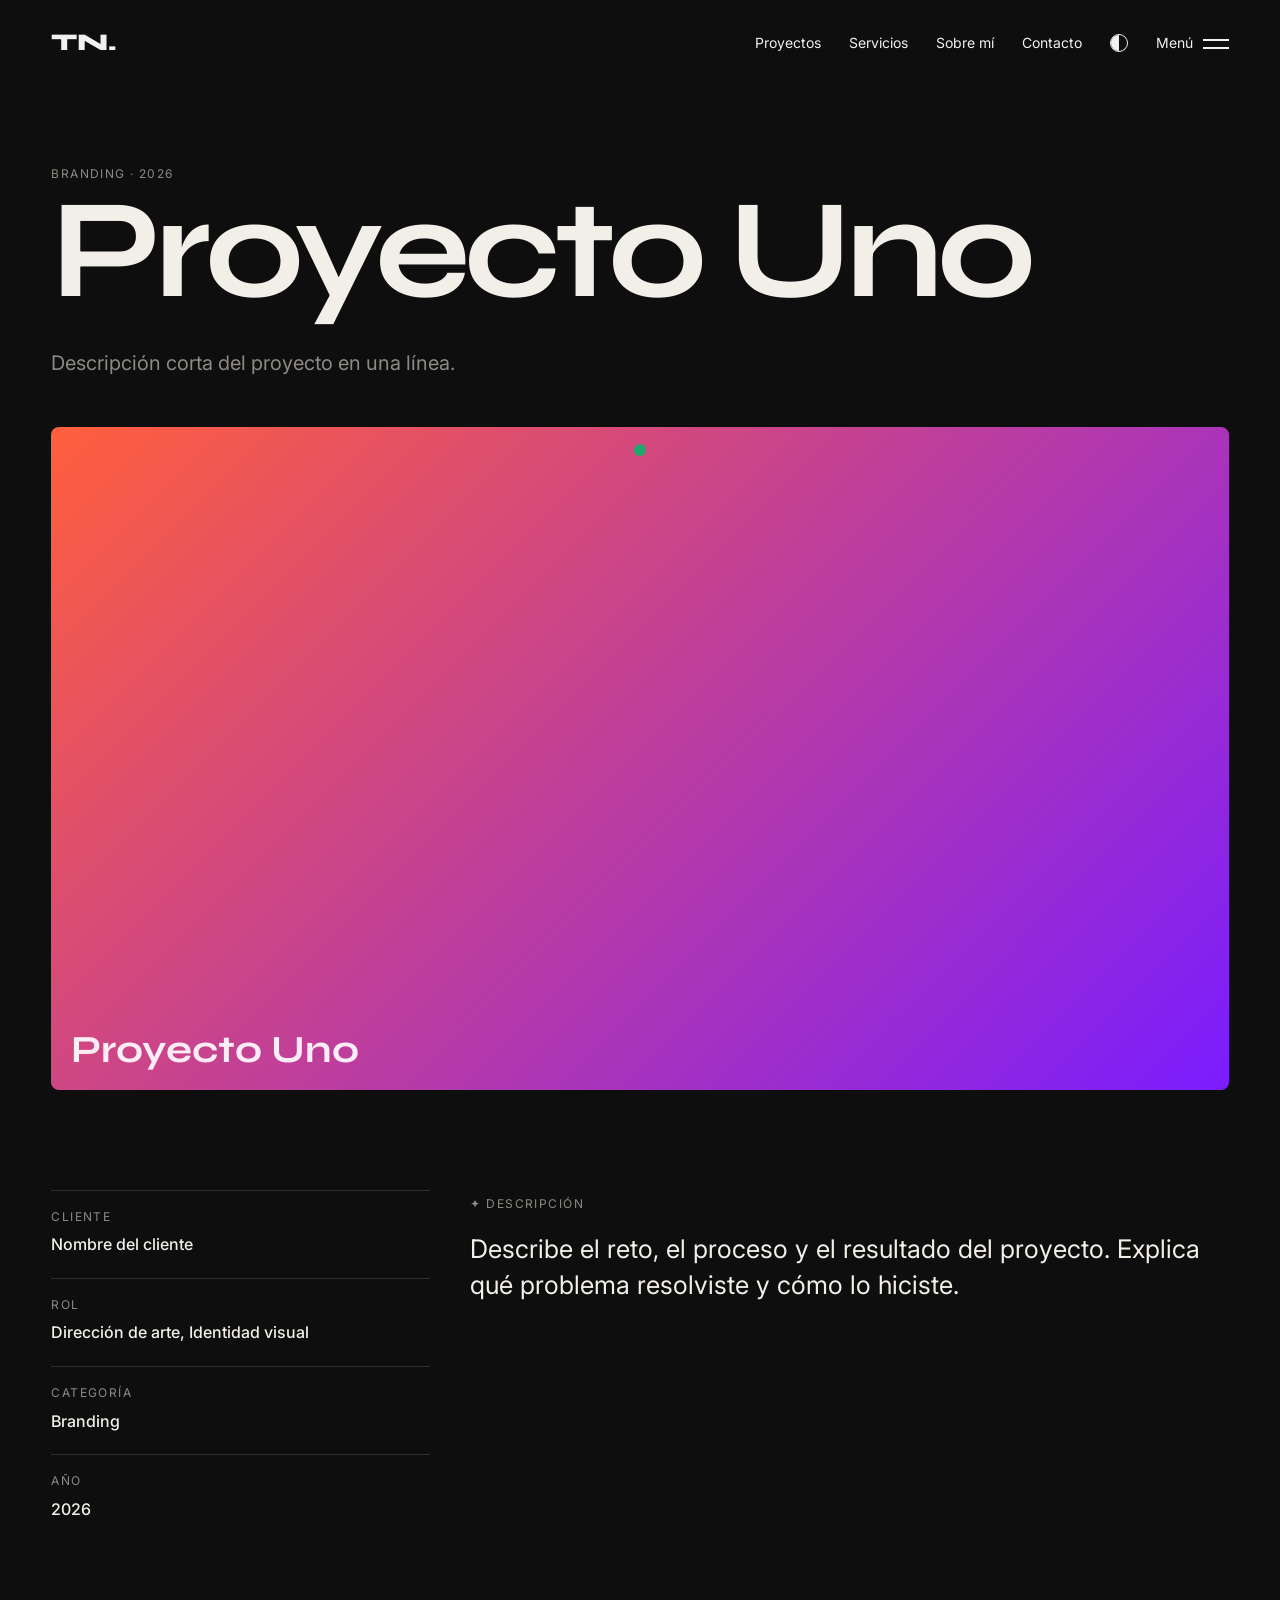
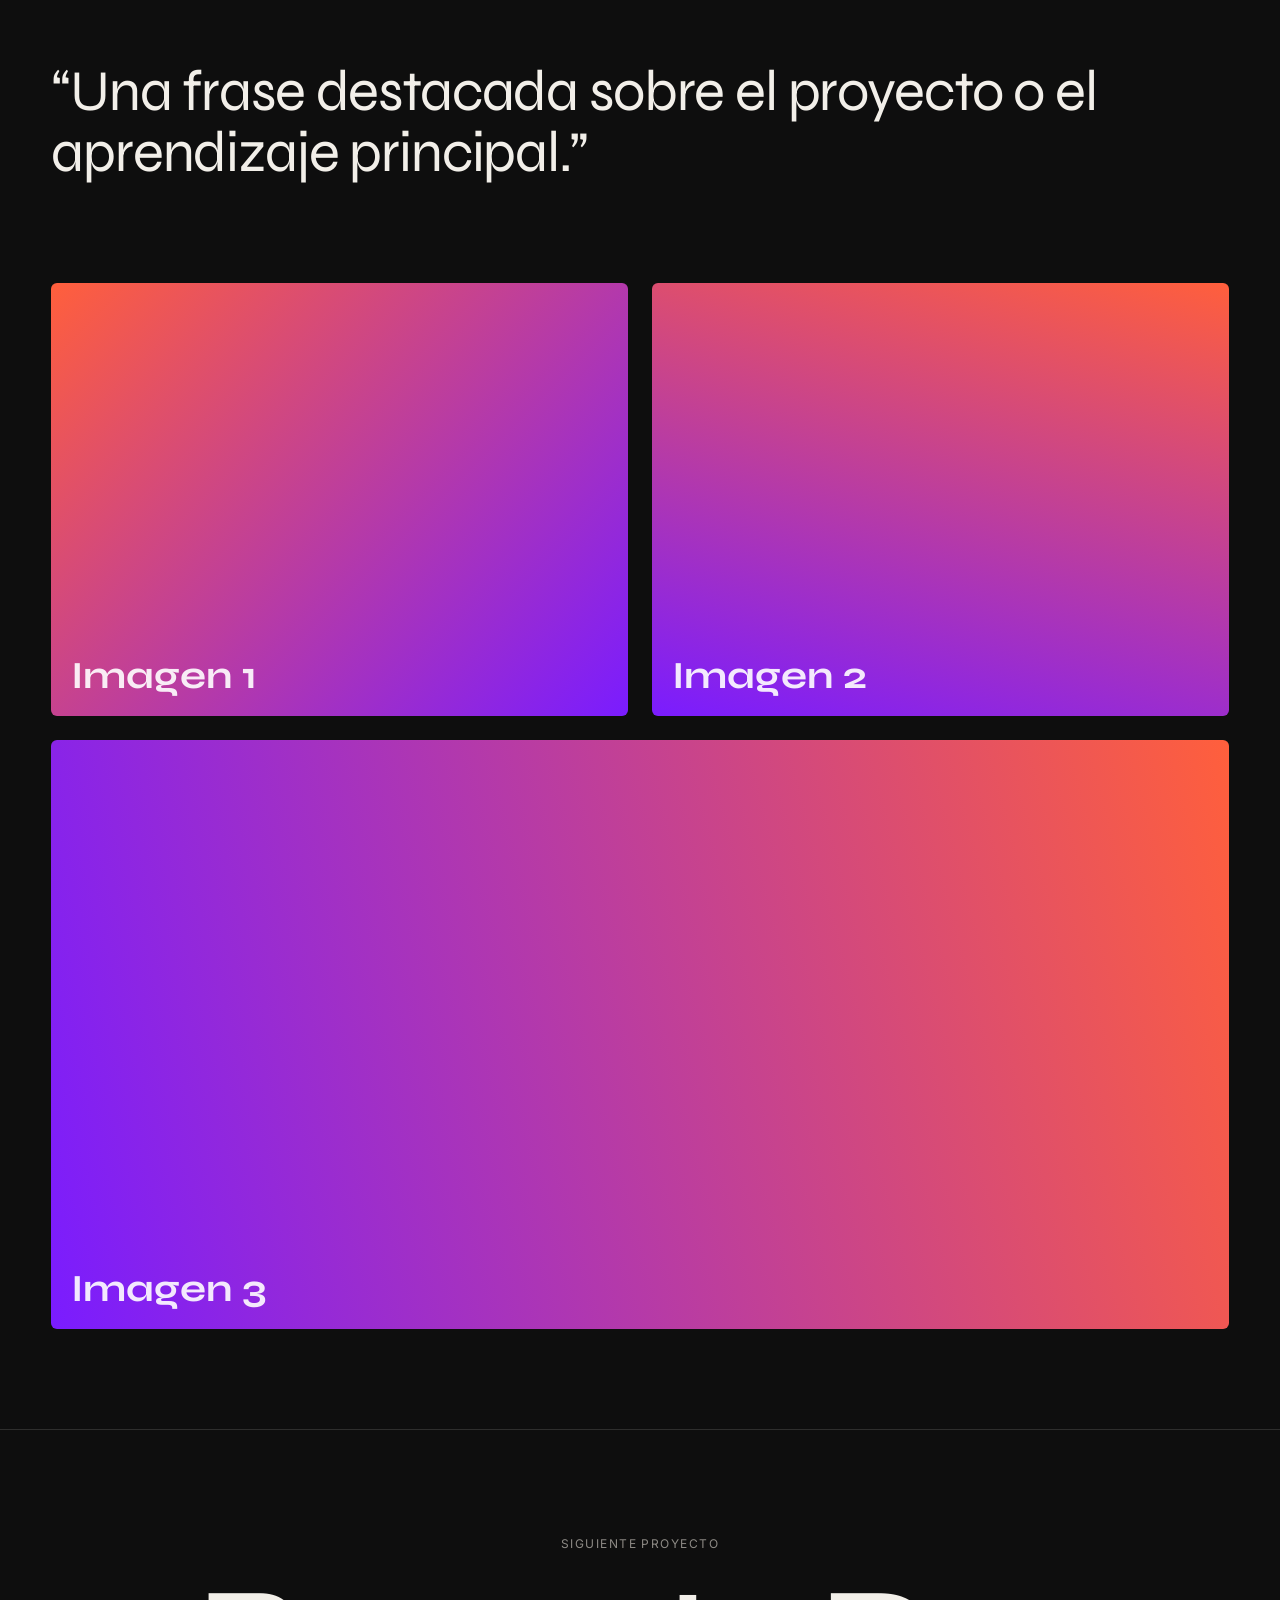
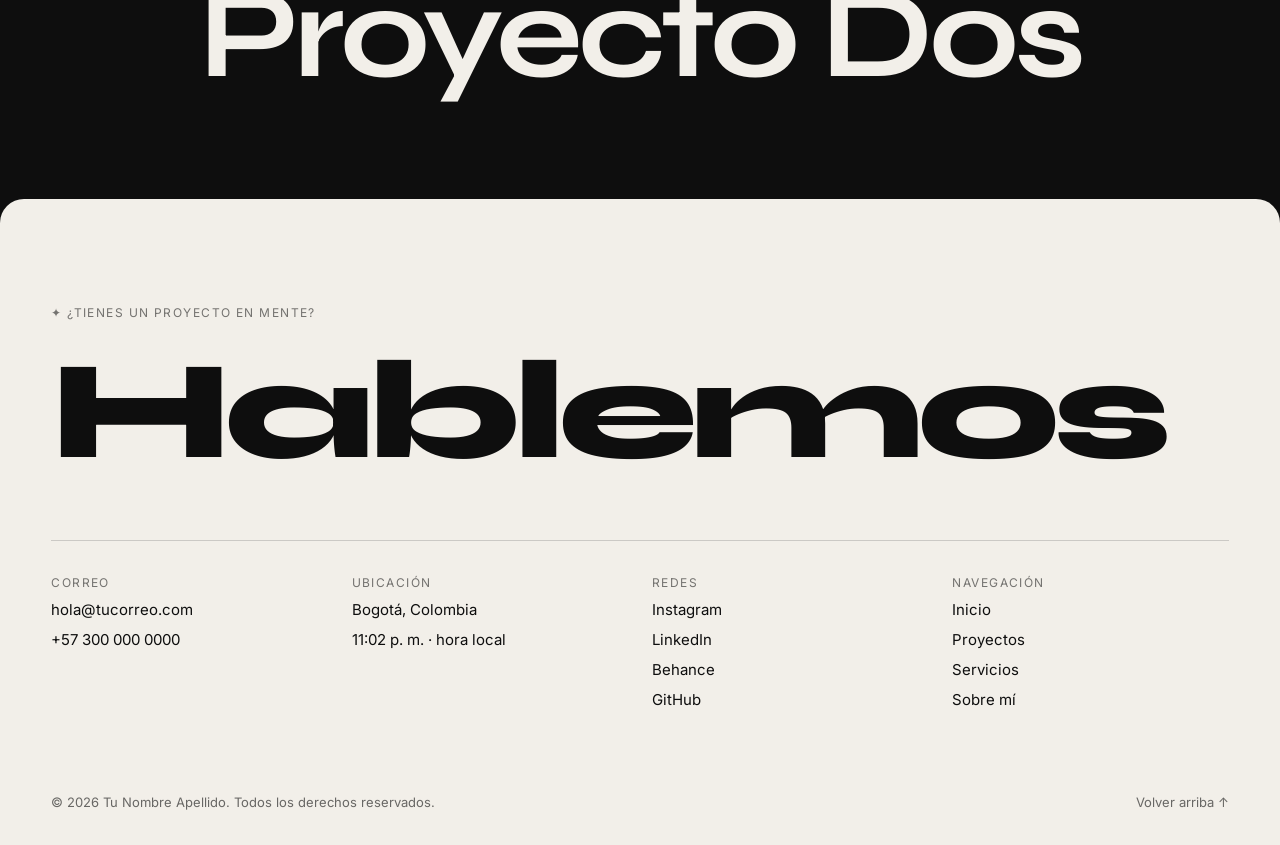
==== proyecto.html @ 337cba99 "Plantilla inicial del portafolio 2026" ====
<!doctype html>
<html lang="es">
<head>
  <meta charset="utf-8">
  <meta name="viewport" content="width=device-width, initial-scale=1">
  <title>Proyecto</title>
  <link rel="preconnect" href="https://fonts.googleapis.com">
  <link rel="preconnect" href="https://fonts.gstatic.com" crossorigin>
  <link href="https://fonts.googleapis.com/css2?family=Inter:wght@400;500&family=Syne:wght@600;700;800&display=swap" rel="stylesheet">
  <link rel="stylesheet" href="css/styles.css">
</head>
<body class="is-loading" data-page="project" id="top">
  <div class="cursor" id="cursor"><span></span></div>
  <header class="header" id="header"></header>
  <nav class="menu" id="menu"></nav>

  <main id="project"></main>

  <footer class="footer" id="contacto"></footer>

  <script src="js/data.js"></script>
  <script src="js/main.js"></script>
</body>
</html>
---- css/styles.css ----
/* =========================================================
   ESTILOS DEL PORTAFOLIO
   Cambia los colores y fuentes en :root
   ========================================================= */
:root {
  --bg: #0e0e0e;
  --bg-2: #171717;
  --fg: #f2efe9;
  --muted: #8d8a85;
  --line: rgba(242, 239, 233, 0.14);
  --accent: #ff5f3c;
  --font-display: "Syne", "Helvetica Neue", Arial, sans-serif;
  --font-body: "Inter", "Helvetica Neue", Arial, sans-serif;
  --gutter: clamp(16px, 4vw, 56px);
  --ease: cubic-bezier(0.22, 1, 0.36, 1);
}

[data-theme="light"] {
  --bg: #f2efe9;
  --bg-2: #e7e3db;
  --fg: #111;
  --muted: #6b6760;
  --line: rgba(17, 17, 17, 0.14);
}

*, *::before, *::after { box-sizing: border-box; margin: 0; padding: 0; }
html { scroll-behavior: smooth; }
body {
  background: var(--bg);
  color: var(--fg);
  font-family: var(--font-body);
  font-size: 16px;
  line-height: 1.6;
  -webkit-font-smoothing: antialiased;
  overflow-x: hidden;
  transition: background 0.5s var(--ease), color 0.5s var(--ease);
}
body.is-loading { overflow: hidden; }
a { color: inherit; text-decoration: none; }
img { display: block; max-width: 100%; }
ul { list-style: none; }
button { font: inherit; color: inherit; background: none; border: 0; cursor: pointer; }

.label {
  font-size: 12px;
  letter-spacing: 0.12em;
  text-transform: uppercase;
  color: var(--muted);
}
.star { display: inline-block; color: var(--accent); }
.wrap { padding: 0 var(--gutter); }

/* ---------- Preloader ---------- */
.loader {
  position: fixed; inset: 0; z-index: 100;
  background: var(--fg); color: var(--bg);
  display: flex; flex-direction: column; justify-content: space-between;
  padding: var(--gutter);
  transition: transform 1s var(--ease);
}
.loader.done { transform: translateY(-100%); }
.loader__count {
  font-family: var(--font-display);
  font-size: clamp(80px, 18vw, 260px);
  font-weight: 700;
  line-height: 0.9;
  align-self: flex-end;
}
.loader .label { color: inherit; opacity: 0.6; }

/* ---------- Cursor ---------- */
.cursor {
  position: fixed; top: 0; left: 0; z-index: 90;
  width: 12px; height: 12px; border-radius: 50%;
  background: var(--fg);
  pointer-events: none;
  mix-blend-mode: difference;
  transform: translate(-50%, -50%);
  transition: width 0.4s var(--ease), height 0.4s var(--ease), background 0.3s;
  display: flex; align-items: center; justify-content: center;
}
.cursor span {
  font-size: 11px; letter-spacing: 0.1em; text-transform: uppercase;
  color: #000; opacity: 0; transition: opacity 0.2s;
}
.cursor.is-big { width: 96px; height: 96px; background: #fff; mix-blend-mode: normal; }
.cursor.is-big span { opacity: 1; }
.cursor.is-hover { width: 44px; height: 44px; }
@media (hover: none) { .cursor { display: none; } }

/* ---------- Header ---------- */
.header {
  position: fixed; top: 0; left: 0; right: 0; z-index: 50;
  display: flex; align-items: center; justify-content: space-between;
  padding: 24px var(--gutter);
  mix-blend-mode: difference; color: #fff;
}
.logo { font-family: var(--font-display); font-size: 24px; font-weight: 800; }
.logo img { height: 32px; }
.header__right { display: flex; align-items: center; gap: 28px; }
.header__nav { display: flex; gap: 28px; font-size: 14px; }
.header__nav a { position: relative; }
.header__nav a::after {
  content: ""; position: absolute; left: 0; bottom: -2px; height: 1px; width: 100%;
  background: currentColor; transform: scaleX(0); transform-origin: right;
  transition: transform 0.5s var(--ease);
}
.header__nav a:hover::after { transform: scaleX(1); transform-origin: left; }
.menu-btn { display: flex; align-items: center; gap: 10px; font-size: 14px; }
.menu-btn i { display: block; width: 26px; height: 8px; position: relative; }
.menu-btn i::before, .menu-btn i::after {
  content: ""; position: absolute; left: 0; right: 0; height: 1.5px; background: currentColor;
  transition: transform 0.5s var(--ease), top 0.5s var(--ease);
}
.menu-btn i::before { top: 0; }
.menu-btn i::after { top: 100%; }
body.menu-open .menu-btn i::before { top: 50%; transform: rotate(45deg); }
body.menu-open .menu-btn i::after { top: 50%; transform: rotate(-45deg); }
.theme-btn { width: 18px; height: 18px; border-radius: 50%; border: 1.5px solid currentColor; position: relative; overflow: hidden; }
.theme-btn::after { content: ""; position: absolute; inset: 0 50% 0 0; background: currentColor; }

/* ---------- Menú pantalla completa ---------- */
.menu {
  position: fixed; inset: 0; z-index: 40;
  background: var(--bg-2);
  display: grid; grid-template-columns: 1fr auto; align-items: end; gap: 40px;
  padding: 120px var(--gutter) var(--gutter);
  clip-path: inset(0 0 100% 0);
  transition: clip-path 0.9s var(--ease);
}
body.menu-open .menu { clip-path: inset(0 0 0 0); }
.menu__links a {
  display: block;
  font-family: var(--font-display);
  font-size: clamp(44px, 9vw, 120px);
  font-weight: 700; line-height: 1.02; letter-spacing: -0.03em;
  transform: translateY(40px); opacity: 0;
  transition: transform 0.8s var(--ease), opacity 0.8s var(--ease), color 0.3s;
}
.menu__links a:hover { color: var(--accent); }
.menu__links a sup { font-size: 14px; font-family: var(--font-body); color: var(--muted); margin-left: 8px; vertical-align: top; }
body.menu-open .menu__links a { transform: none; opacity: 1; }
body.menu-open .menu__links li:nth-child(2) a { transition-delay: 0.05s; }
body.menu-open .menu__links li:nth-child(3) a { transition-delay: 0.1s; }
body.menu-open .menu__links li:nth-child(4) a { transition-delay: 0.15s; }
body.menu-open .menu__links li:nth-child(5) a { transition-delay: 0.2s; }
.menu__info { display: grid; gap: 6px; text-align: right; font-size: 14px; }

/* ---------- Hero ---------- */
.hero {
  min-height: 100vh; min-height: 100svh;
  display: flex; flex-direction: column; justify-content: flex-end;
  padding: 140px var(--gutter) 48px;
}
.hero__title {
  font-family: var(--font-display);
  font-size: clamp(52px, 12.5vw, 220px);
  font-weight: 700; line-height: 0.92; letter-spacing: -0.045em;
}
.hero__title .line { display: block; overflow: hidden; }
.hero__title .line span { display: inline-block; transform: translateY(105%); transition: transform 1.2s var(--ease); }
.hero__title .line:nth-child(2) span { transition-delay: 0.08s; padding-left: 8vw; }
.hero__title .line:nth-child(3) span { transition-delay: 0.16s; color: var(--muted); }
body.ready .hero__title .line span { transform: none; }
.hero__bottom {
  margin-top: 48px; padding-top: 20px; border-top: 1px solid var(--line);
  display: grid; grid-template-columns: 1fr 1fr 1fr; gap: 24px; align-items: start;
}
.hero__intro { max-width: 420px; font-size: 18px; line-height: 1.5; }
.hero__scroll { justify-self: end; display: flex; align-items: center; gap: 10px; }
.hero__scroll::before { content: ""; width: 8px; height: 8px; border-radius: 50%; background: var(--accent); animation: pulse 1.6s infinite; }
@keyframes pulse { 50% { transform: scale(1.8); opacity: 0.4; } }

/* ---------- Encabezado de sección ---------- */
.sec-head {
  display: flex; justify-content: space-between; align-items: center;
  padding: 18px var(--gutter); border-top: 1px solid var(--line); border-bottom: 1px solid var(--line);
}

/* ---------- Slider de proyectos ---------- */
.slider { padding: 56px 0 96px; }
.slider__track {
  display: flex; gap: 24px; padding: 0 var(--gutter);
  overflow-x: auto; scrollbar-width: none; cursor: grab;
  scroll-snap-type: x proximity;
}
.slider__track::-webkit-scrollbar { display: none; }
.slider__track.is-dragging { cursor: grabbing; scroll-snap-type: none; }
.slider__track.is-dragging a { pointer-events: none; }
.card { flex: 0 0 clamp(260px, 34vw, 520px); scroll-snap-align: start; }
.card__media {
  aspect-ratio: 4 / 5; border-radius: 6px; overflow: hidden; position: relative;
  background: var(--bg-2);
}
.card__media img, .card__media .ph {
  width: 100%; height: 100%; object-fit: cover;
  transition: transform 1.2s var(--ease);
}
.card:hover .card__media img, .card:hover .card__media .ph { transform: scale(1.06); }
.ph {
  display: flex; align-items: flex-end; padding: 20px;
  font-family: var(--font-display); font-weight: 700; font-size: clamp(28px, 3vw, 44px);
  color: rgba(255,255,255,0.9); line-height: 1;
}
.card__meta { display: flex; justify-content: space-between; align-items: baseline; margin-top: 16px; gap: 12px; }
.card__title { font-family: var(--font-display); font-size: 22px; font-weight: 700; }
.card__info { font-size: 13px; color: var(--muted); white-space: nowrap; }

/* ---------- Declaración ---------- */
.statement { padding: 120px var(--gutter); display: grid; grid-template-columns: 1fr 2fr; gap: 40px; }
.statement__text {
  font-family: var(--font-display);
  font-size: clamp(34px, 5.4vw, 88px); font-weight: 700; line-height: 1; letter-spacing: -0.03em;
}
.statement__text span { display: block; }
.statement__text span:nth-child(even) { color: var(--muted); }
.statement__side { display: flex; flex-direction: column; justify-content: space-between; gap: 32px; }
.statement__p { max-width: 520px; margin-left: auto; margin-top: 48px; font-size: 18px; color: var(--muted); }

.btn {
  display: inline-flex; align-items: center; gap: 12px;
  padding: 14px 26px; border: 1px solid var(--line); border-radius: 100px;
  font-size: 14px; position: relative; overflow: hidden; isolation: isolate;
  transition: color 0.5s var(--ease), border-color 0.5s;
}
.btn::before {
  content: ""; position: absolute; inset: 0; z-index: -1; background: var(--fg);
  transform: translateY(101%); border-radius: inherit; transition: transform 0.5s var(--ease);
}
.btn:hover { color: var(--bg); border-color: var(--fg); }
.btn:hover::before { transform: none; }

/* ---------- Lista de proyectos (archivo) ---------- */
.list { padding-bottom: 80px; }
.list__item {
  display: grid; grid-template-columns: 60px 1fr 1fr 80px; align-items: center; gap: 20px;
  padding: 28px var(--gutter); border-bottom: 1px solid var(--line);
  transition: padding 0.5s var(--ease), color 0.3s;
}
.list__num { font-size: 13px; color: var(--muted); }
.list__title {
  font-family: var(--font-display); font-weight: 700;
  font-size: clamp(28px, 4.5vw, 64px); line-height: 1; letter-spacing: -0.03em;
  transition: transform 0.6s var(--ease);
}
.list__cat { color: var(--muted); }
.list__year { text-align: right; color: var(--muted); }
.list:hover .list__item { color: var(--muted); }
.list .list__item:hover { color: var(--fg); }
.list__item:hover .list__title { transform: translateX(20px); }
.list__preview {
  position: fixed; top: 0; left: 0; z-index: 30; width: 300px; aspect-ratio: 4 / 5;
  border-radius: 6px; overflow: hidden; pointer-events: none;
  opacity: 0; transform: translate(-50%, -50%) scale(0.8);
  transition: opacity 0.4s var(--ease), transform 0.4s var(--ease);
}
.list__preview.on { opacity: 1; transform: translate(-50%, -50%) scale(1); }
.list__preview > * { width: 100%; height: 100%; object-fit: cover; }

/* ---------- Marquesina ---------- */
.marquee { overflow: hidden; border-top: 1px solid var(--line); border-bottom: 1px solid var(--line); padding: 28px 0; }
.marquee__inner { display: flex; width: max-content; animation: marquee 30s linear infinite; }
.marquee--rev .marquee__inner { animation-direction: reverse; }
.marquee__inner span {
  font-family: var(--font-display); font-weight: 700; font-size: clamp(32px, 5vw, 72px);
  padding: 0 32px; display: flex; align-items: center; gap: 64px; white-space: nowrap;
}
.marquee__inner span::after { content: "✦"; color: var(--accent); font-size: 0.5em; }
.marquee--rev .marquee__inner span { color: transparent; -webkit-text-stroke: 1px var(--fg); }
@keyframes marquee { to { transform: translateX(-50%); } }

/* ---------- Servicios ---------- */
.services { padding: 120px var(--gutter); display: grid; grid-template-columns: 1fr 2fr; gap: 40px; }
.services h2, .about h2, .timeline h2 {
  font-family: var(--font-display); font-size: clamp(32px, 4vw, 56px); line-height: 1; letter-spacing: -0.02em;
}
.services__list li {
  display: grid; grid-template-columns: 50px 1fr 1fr; gap: 20px; align-items: baseline;
  padding: 24px 0; border-top: 1px solid var(--line);
}
.services__list li:last-child { border-bottom: 1px solid var(--line); }
.services__list h3 { font-family: var(--font-display); font-size: clamp(22px, 2.4vw, 32px); }
.services__list p { color: var(--muted); }

/* ---------- Sobre mí ---------- */
.about { padding: 120px var(--gutter); display: grid; grid-template-columns: 1fr 1fr; gap: 60px; align-items: start; }
.about__photo { aspect-ratio: 4 / 5; border-radius: 6px; overflow: hidden; background: var(--bg-2); position: sticky; top: 100px; }
.about__photo img, .about__photo .ph { width: 100%; height: 100%; object-fit: cover; }
.about__text p { font-size: clamp(18px, 1.6vw, 22px); margin-top: 24px; }
.about__text p + p { color: var(--muted); }
.about__actions { margin-top: 40px; display: flex; gap: 12px; flex-wrap: wrap; }

/* ---------- Trayectoria ---------- */
.timeline { padding: 0 var(--gutter) 120px; }
.timeline h2 { margin-bottom: 40px; }
.timeline li {
  display: grid; grid-template-columns: 1fr 2fr 1fr; gap: 20px; padding: 22px 0; border-top: 1px solid var(--line);
}
.timeline li:last-child { border-bottom: 1px solid var(--line); }
.timeline strong { font-weight: 500; font-size: 18px; }
.timeline span { color: var(--muted); }
.timeline li span:last-child { text-align: right; }

/* ---------- Footer / contacto ---------- */
.footer { background: var(--fg); color: var(--bg); padding: 100px var(--gutter) 32px; border-radius: 24px 24px 0 0; }
.footer .label { color: inherit; opacity: 0.55; }
.footer__cta {
  display: block; font-family: var(--font-display); font-weight: 800;
  font-size: clamp(48px, 11vw, 210px); line-height: 0.9; letter-spacing: -0.05em; margin: 24px 0 64px;
  overflow-wrap: anywhere;
  transition: color 0.4s;
}
.footer__cta:hover { color: var(--accent); }
.footer__grid { display: grid; grid-template-columns: repeat(4, 1fr); gap: 24px; padding-top: 32px; border-top: 1px solid rgba(128,128,128,0.35); }
.footer__grid div { display: grid; gap: 6px; align-content: start; font-size: 15px; }
.footer__grid a:hover { color: var(--accent); }
.footer__bottom { display: flex; justify-content: space-between; margin-top: 80px; font-size: 13px; opacity: 0.6; gap: 16px; flex-wrap: wrap; }

/* ---------- Página de proyecto ---------- */
.p-hero { padding: 160px var(--gutter) 48px; }
.p-hero h1 {
  font-family: var(--font-display); font-size: clamp(52px, 11vw, 190px); line-height: 0.92; letter-spacing: -0.045em;
}
.p-hero__intro { margin-top: 32px; max-width: 560px; font-size: 20px; color: var(--muted); }
.p-cover { margin: 0 var(--gutter); aspect-ratio: 16 / 9; border-radius: 8px; overflow: hidden; }
.p-cover > * { width: 100%; height: 100%; object-fit: cover; }
.p-info { padding: 100px var(--gutter); display: grid; grid-template-columns: 1fr 2fr; gap: 40px; }
.p-meta { display: grid; gap: 20px; align-content: start; }
.p-meta div { border-top: 1px solid var(--line); padding-top: 12px; }
.p-meta strong { display: block; font-weight: 500; margin-top: 4px; }
.p-desc p { font-size: clamp(20px, 2vw, 28px); line-height: 1.4; }
.p-desc .btn { margin-top: 32px; }
.p-quote {
  padding: 40px var(--gutter) 100px;
  font-family: var(--font-display); font-size: clamp(30px, 4.5vw, 72px); line-height: 1.05; letter-spacing: -0.02em;
  max-width: 1300px;
}
.p-gallery { display: grid; grid-template-columns: 1fr 1fr; gap: 24px; padding: 0 var(--gutter) 100px; }
.p-gallery > * { border-radius: 6px; overflow: hidden; aspect-ratio: 4 / 3; width: 100%; object-fit: cover; }
.p-gallery > *:nth-child(3n) { grid-column: span 2; aspect-ratio: 16 / 8; }
.p-next { display: block; padding: 100px var(--gutter); border-top: 1px solid var(--line); text-align: center; }
.p-next h2 {
  font-family: var(--font-display); font-size: clamp(48px, 10vw, 170px); line-height: 1; letter-spacing: -0.04em; margin-top: 16px;
  transition: color 0.4s;
}
.p-next:hover h2 { color: var(--accent); }

/* ---------- Animación de aparición ---------- */
.reveal { opacity: 0; transform: translateY(50px); transition: opacity 1.1s var(--ease), transform 1.1s var(--ease); }
.reveal.in { opacity: 1; transform: none; }

/* ---------- Responsive ---------- */
@media (max-width: 900px) {
  .header__nav { display: none; }
  .hero__bottom { grid-template-columns: 1fr; }
  .hero__scroll { justify-self: start; }
  .statement, .services, .about, .p-info { grid-template-columns: 1fr; }
  .about__photo { position: static; }
  .list__item { grid-template-columns: 36px 1fr; }
  .list__cat { grid-column: 2; }
  .list__year { display: none; }
  .list__preview { display: none; }
  .services__list li { grid-template-columns: 36px 1fr; }
  .services__list p { grid-column: 2; }
  .timeline li { grid-template-columns: 1fr; gap: 4px; }
  .timeline li span:last-child { text-align: left; }
  .footer__grid { grid-template-columns: 1fr 1fr; }
  .menu { grid-template-columns: 1fr; }
  .menu__info { text-align: left; }
  .p-gallery { grid-template-columns: 1fr; }
  .p-gallery > *:nth-child(3n) { grid-column: auto; aspect-ratio: 4 / 3; }
  .card { flex-basis: 78vw; }
}

@media (prefers-reduced-motion: reduce) {
  *, *::before, *::after { animation: none !important; transition: none !important; }
  .reveal { opacity: 1; transform: none; }
}
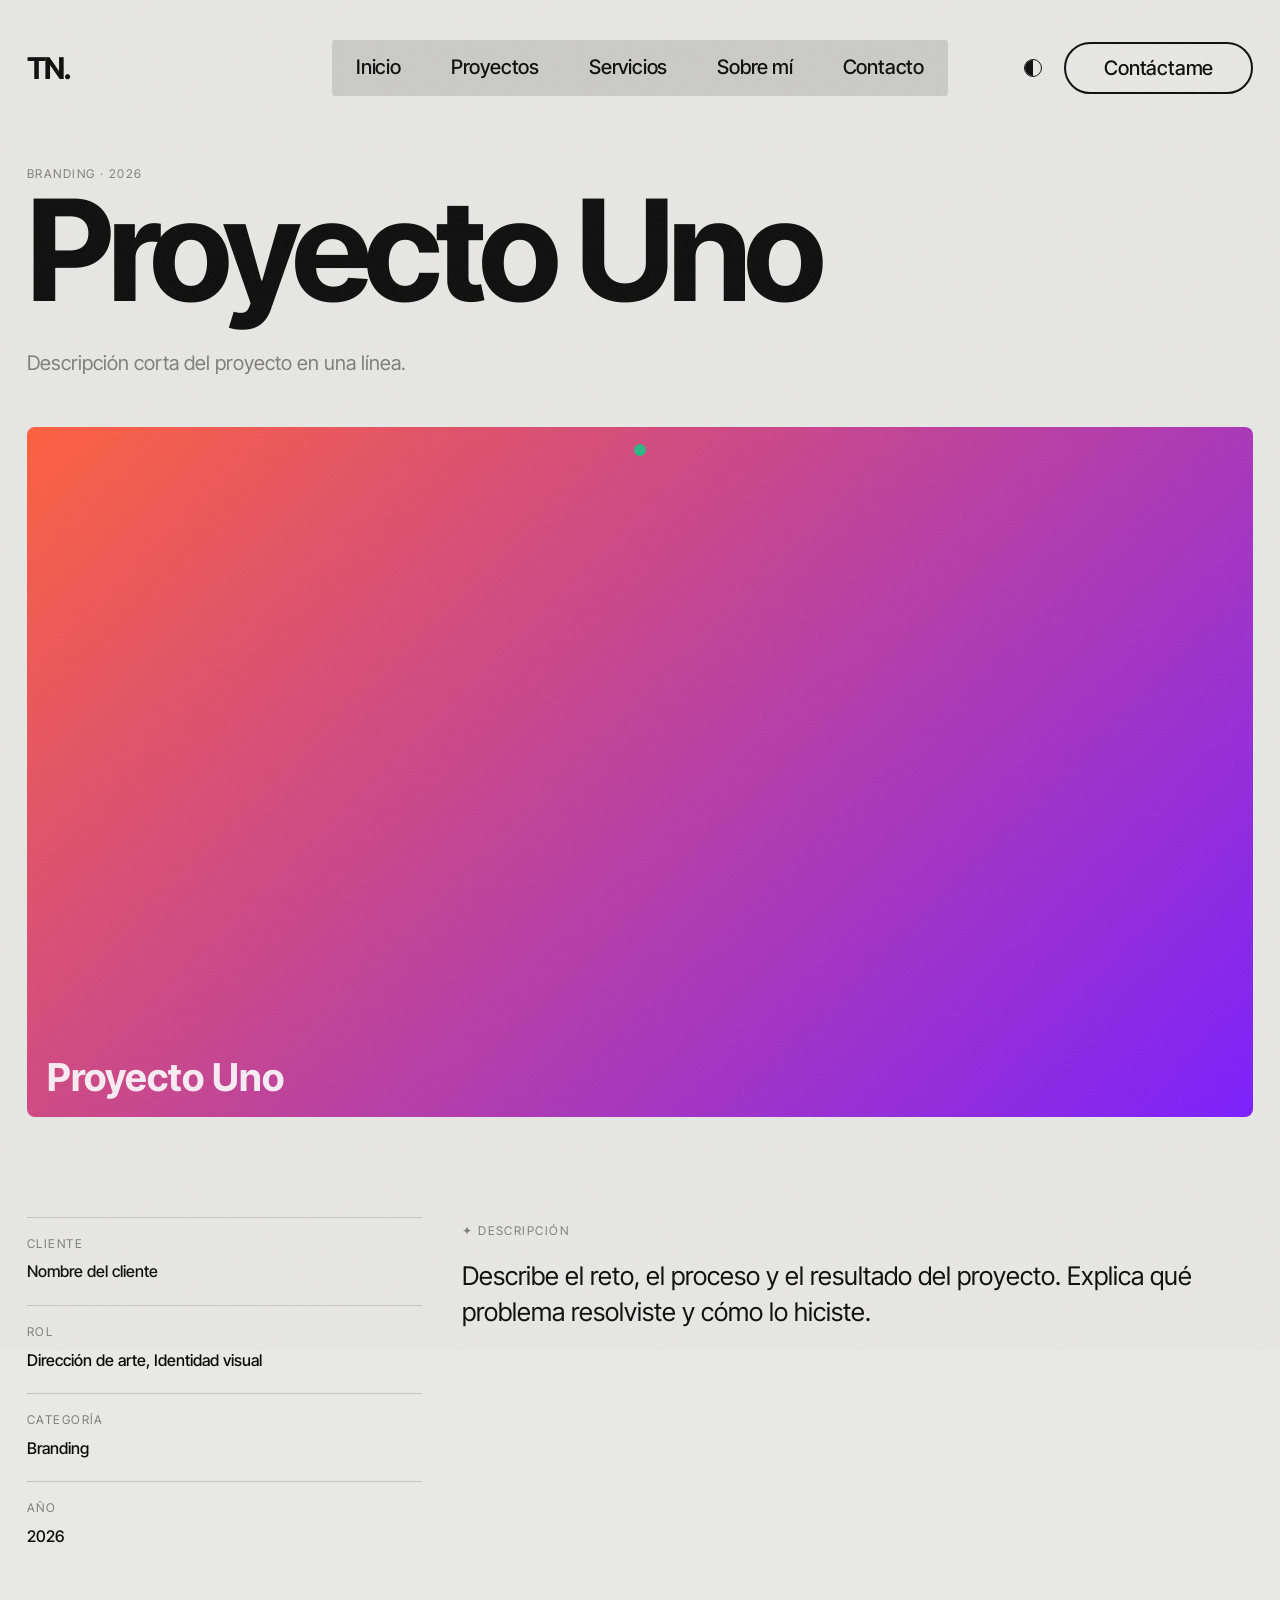
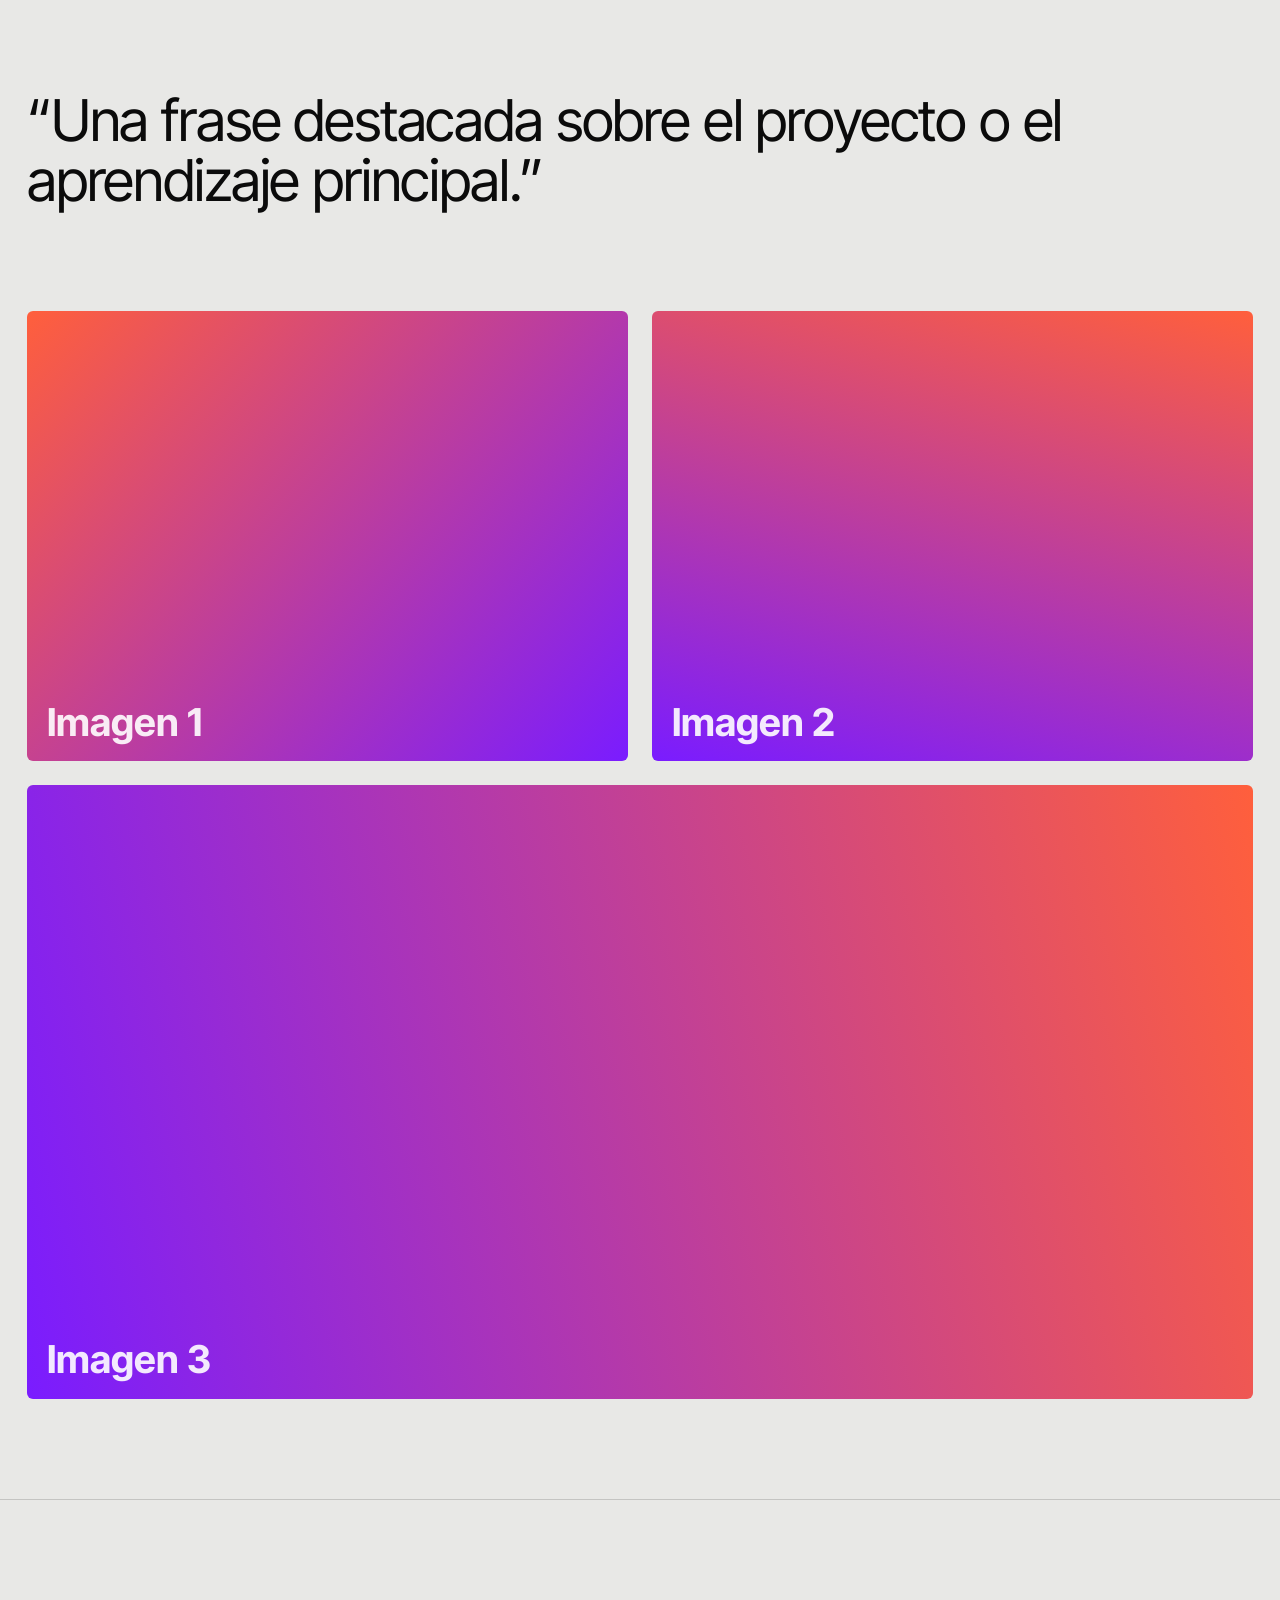
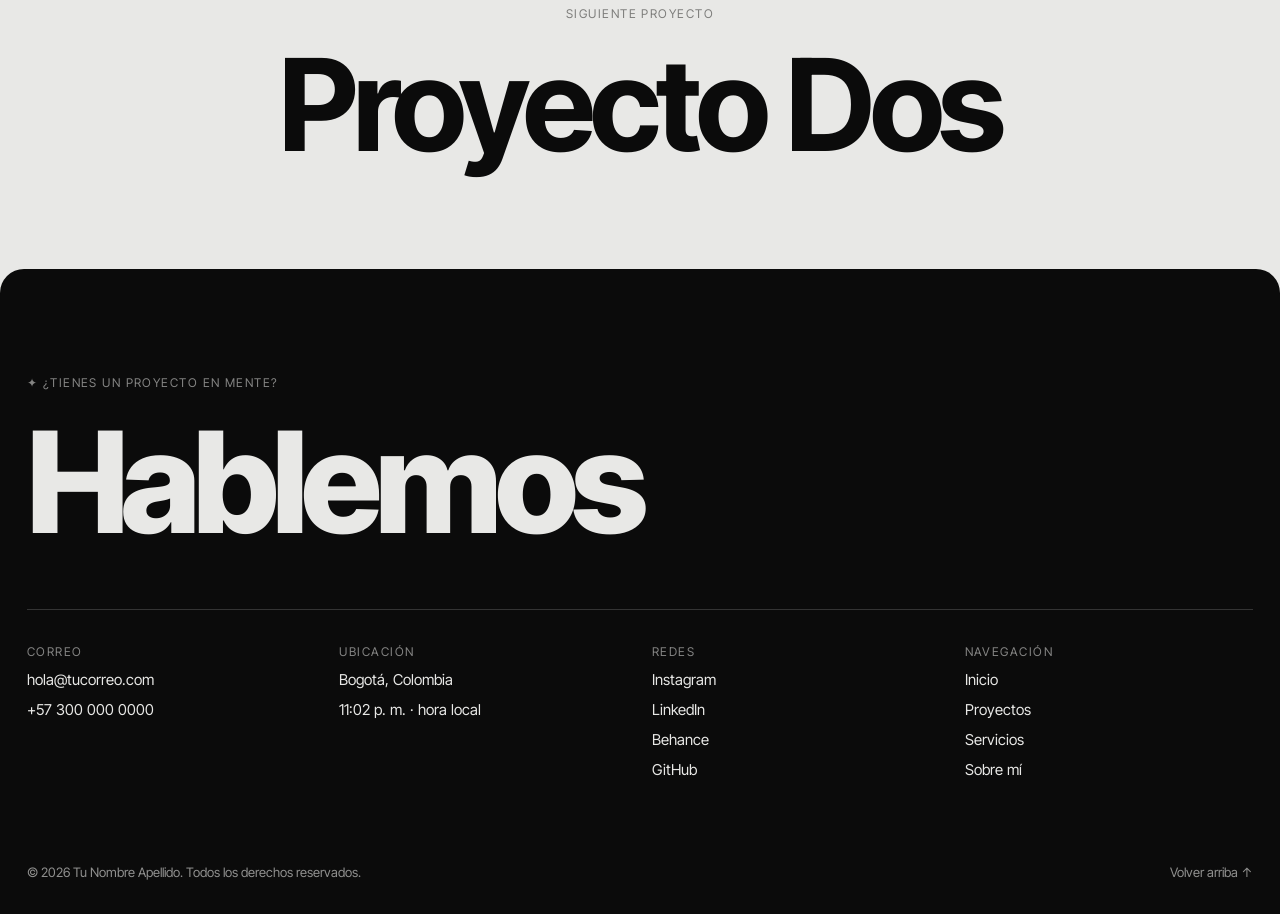
==== commit 61ad1d53: "Hero con slider de proyectos destacados, menu pildora y tema claro" ====
--- a/proyecto.html
+++ b/proyecto.html
@@ -6,7 +6,7 @@
   <title>Proyecto</title>
   <link rel="preconnect" href="https://fonts.googleapis.com">
   <link rel="preconnect" href="https://fonts.gstatic.com" crossorigin>
-  <link href="https://fonts.googleapis.com/css2?family=Inter:wght@400;500&family=Syne:wght@600;700;800&display=swap" rel="stylesheet">
+  <link href="https://fonts.googleapis.com/css2?family=Inter+Tight:wght@400;500;600;700&display=swap" rel="stylesheet">
   <link rel="stylesheet" href="css/styles.css">
 </head>
 <body class="is-loading" data-page="project" id="top">
--- a/css/styles.css
+++ b/css/styles.css
@@ -3,24 +3,41 @@
    Cambia los colores y fuentes en :root
    ========================================================= */
 :root {
+  --bg: #e8e8e6;
+  --bg-2: #dcdcda;
+  --fg: #0b0b0b;
+  --muted: #7d7d7b;
+  --soft: #b4b4b2;
+  --line: rgba(11, 11, 11, 0.16);
+  --pill: rgba(11, 11, 11, 0.13);
+  --glass: rgba(232, 232, 230, 0.78);
+  --accent: #0b0b0b;
+  --font-display: "Inter Tight", "Helvetica Neue", Arial, sans-serif;
+  --font-body: "Inter Tight", "Helvetica Neue", Arial, sans-serif;
+  --gutter: clamp(16px, 2.1vw, 40px);
+  --ease: cubic-bezier(0.22, 1, 0.36, 1);
+}
+
+[data-theme="dark"] {
   --bg: #0e0e0e;
   --bg-2: #171717;
-  --fg: #f2efe9;
-  --muted: #8d8a85;
-  --line: rgba(242, 239, 233, 0.14);
-  --accent: #ff5f3c;
-  --font-display: "Syne", "Helvetica Neue", Arial, sans-serif;
-  --font-body: "Inter", "Helvetica Neue", Arial, sans-serif;
-  --gutter: clamp(16px, 4vw, 56px);
-  --ease: cubic-bezier(0.22, 1, 0.36, 1);
-}
-
-[data-theme="light"] {
-  --bg: #f2efe9;
-  --bg-2: #e7e3db;
-  --fg: #111;
-  --muted: #6b6760;
-  --line: rgba(17, 17, 17, 0.14);
+  --fg: #efefed;
+  --muted: #8d8d8b;
+  --soft: #4a4a48;
+  --line: rgba(239, 239, 237, 0.16);
+  --pill: rgba(239, 239, 237, 0.12);
+  --glass: rgba(14, 14, 14, 0.78);
+  --accent: #efefed;
+}
+
+/* Textura de grano sobre toda la página */
+body::after {
+  content: ""; position: fixed; inset: -50%; z-index: 95; pointer-events: none; opacity: 0.09;
+  background-image: url("data:image/svg+xml,%3Csvg xmlns='http://www.w3.org/2000/svg' width='200' height='200'%3E%3Cfilter id='n'%3E%3CfeTurbulence type='fractalNoise' baseFrequency='0.9' numOctaves='3' stitchTiles='stitch'/%3E%3C/filter%3E%3Crect width='100%25' height='100%25' filter='url(%23n)'/%3E%3C/svg%3E");
+  animation: grain 0.8s steps(4) infinite;
+}
+@keyframes grain {
+  25% { transform: translate(-3%, 2%); } 50% { transform: translate(2%, -3%); } 75% { transform: translate(-2%, -2%); }
 }
 
 *, *::before, *::after { box-sizing: border-box; margin: 0; padding: 0; }
@@ -72,7 +89,7 @@
 .cursor {
   position: fixed; top: 0; left: 0; z-index: 90;
   width: 12px; height: 12px; border-radius: 50%;
-  background: var(--fg);
+  background: #fff;
   pointer-events: none;
   mix-blend-mode: difference;
   transform: translate(-50%, -50%);
@@ -91,22 +108,33 @@
 /* ---------- Header ---------- */
 .header {
   position: fixed; top: 0; left: 0; right: 0; z-index: 50;
-  display: flex; align-items: center; justify-content: space-between;
-  padding: 24px var(--gutter);
-  mix-blend-mode: difference; color: #fff;
-}
-.logo { font-family: var(--font-display); font-size: 24px; font-weight: 800; }
-.logo img { height: 32px; }
-.header__right { display: flex; align-items: center; gap: 28px; }
-.header__nav { display: flex; gap: 28px; font-size: 14px; }
-.header__nav a { position: relative; }
-.header__nav a::after {
-  content: ""; position: absolute; left: 0; bottom: -2px; height: 1px; width: 100%;
-  background: currentColor; transform: scaleX(0); transform-origin: right;
-  transition: transform 0.5s var(--ease);
-}
-.header__nav a:hover::after { transform: scaleX(1); transform-origin: left; }
-.menu-btn { display: flex; align-items: center; gap: 10px; font-size: 14px; }
+  display: grid; grid-template-columns: 1fr auto 1fr; align-items: center;
+  padding: 40px var(--gutter) 20px;
+  color: var(--fg);
+  transition: transform 0.6s var(--ease), background 0.4s, padding 0.4s var(--ease);
+}
+.header.scrolled { background: var(--glass); backdrop-filter: blur(12px); -webkit-backdrop-filter: blur(12px); padding-top: 16px; padding-bottom: 16px; }
+.header.hide { transform: translateY(-110%); }
+body.menu-open .header { transform: none; background: transparent; backdrop-filter: none; }
+.logo { font-family: var(--font-display); font-size: 30px; font-weight: 700; letter-spacing: -0.06em; justify-self: start; line-height: 1; }
+.logo img { height: 34px; }
+.header__nav {
+  display: flex; gap: 6px; padding: 12px; background: var(--pill);
+  border-radius: 3px; font-size: 20px; font-weight: 500; letter-spacing: -0.01em;
+  backdrop-filter: blur(10px); -webkit-backdrop-filter: blur(10px);
+}
+.header__nav a { padding: 3px 12px 4px; border-radius: 2px; line-height: 1.25; transition: background 0.3s, color 0.3s; }
+.header__nav a + a { margin-left: 20px; }
+.header__nav a:hover { background: var(--pill); }
+.header__nav a.active { background: var(--fg); color: var(--bg); }
+.header__right { display: flex; align-items: center; gap: 22px; justify-self: end; }
+.pill-btn {
+  display: inline-flex; align-items: center; padding: 12px 38px; border: 2px solid var(--fg); border-radius: 100px;
+  font-size: 20px; font-weight: 500; letter-spacing: -0.01em; line-height: 1.2;
+  transition: background 0.35s, color 0.35s;
+}
+.pill-btn:hover { background: var(--fg); color: var(--bg); }
+.menu-btn { display: none; align-items: center; gap: 10px; font-size: 16px; font-weight: 500; }
 .menu-btn i { display: block; width: 26px; height: 8px; position: relative; }
 .menu-btn i::before, .menu-btn i::after {
   content: ""; position: absolute; left: 0; right: 0; height: 1.5px; background: currentColor;
@@ -146,30 +174,73 @@
 body.menu-open .menu__links li:nth-child(5) a { transition-delay: 0.2s; }
 .menu__info { display: grid; gap: 6px; text-align: right; font-size: 14px; }
 
-/* ---------- Hero ---------- */
-.hero {
-  min-height: 100vh; min-height: 100svh;
-  display: flex; flex-direction: column; justify-content: flex-end;
-  padding: 140px var(--gutter) 48px;
-}
-.hero__title {
-  font-family: var(--font-display);
-  font-size: clamp(52px, 12.5vw, 220px);
-  font-weight: 700; line-height: 0.92; letter-spacing: -0.045em;
-}
-.hero__title .line { display: block; overflow: hidden; }
-.hero__title .line span { display: inline-block; transform: translateY(105%); transition: transform 1.2s var(--ease); }
-.hero__title .line:nth-child(2) span { transition-delay: 0.08s; padding-left: 8vw; }
-.hero__title .line:nth-child(3) span { transition-delay: 0.16s; color: var(--muted); }
-body.ready .hero__title .line span { transform: none; }
-.hero__bottom {
-  margin-top: 48px; padding-top: 20px; border-top: 1px solid var(--line);
-  display: grid; grid-template-columns: 1fr 1fr 1fr; gap: 24px; align-items: start;
-}
-.hero__intro { max-width: 420px; font-size: 18px; line-height: 1.5; }
-.hero__scroll { justify-self: end; display: flex; align-items: center; gap: 10px; }
-.hero__scroll::before { content: ""; width: 8px; height: 8px; border-radius: 50%; background: var(--accent); animation: pulse 1.6s infinite; }
-@keyframes pulse { 50% { transform: scale(1.8); opacity: 0.4; } }
+/* ---------- Hero: slider de proyecto destacado ---------- */
+.fh {
+  position: relative; height: 100vh; height: 100svh; min-height: 640px;
+  overflow: hidden; user-select: none; touch-action: pan-y;
+}
+.fh__media {
+  position: absolute; z-index: 2; pointer-events: none;
+  left: 41%; width: min(29vw, 560px); top: 18.5%; bottom: 18.5%;
+}
+.fh__img {
+  position: absolute; inset: 0; opacity: 0; transform: scale(1.06) translateX(3%); filter: blur(8px);
+  transition: opacity 0.9s var(--ease), transform 1.4s var(--ease), filter 0.9s var(--ease);
+}
+.fh__img.active { opacity: 1; transform: none; filter: none; }
+.fh__img img { width: 100%; height: 100%; object-fit: cover; }
+.fh__img img.cut { object-fit: contain; }
+.fh__img .ph {
+  width: 100%; height: 100%; border-radius: 2px; font-size: 0;
+  -webkit-mask-image: linear-gradient(90deg, #000 55%, transparent 100%);
+  mask-image: linear-gradient(90deg, #000 55%, transparent 100%);
+}
+.sw-wrap { display: block; overflow: hidden; padding-bottom: 0.08em; margin-bottom: -0.08em; }
+.sw { display: inline-block; transition: transform 0.6s var(--ease), opacity 0.6s var(--ease); }
+.sw.out { transform: translateY(-105%); opacity: 0; }
+.sw.in-start { transform: translateY(105%); opacity: 0; transition: none; }
+body:not(.ready) .fh .sw { transform: translateY(105%); }
+body.ready .fh .sw { transition-delay: 0s; }
+.fh__title {
+  position: absolute; z-index: 1; left: var(--gutter); top: 48%; transform: translateY(-50%);
+  font-family: var(--font-display); font-weight: 600; letter-spacing: -0.045em; line-height: 1;
+  font-size: clamp(54px, 7.7vw, 160px); white-space: nowrap;
+}
+.fh__meta {
+  position: absolute; z-index: 3; right: var(--gutter); top: 48%; transform: translateY(-50%);
+  text-align: right; font-size: 20px; font-weight: 500; line-height: 1.5; letter-spacing: -0.01em;
+}
+.fh__tabs {
+  position: absolute; z-index: 3; left: var(--gutter); right: var(--gutter); top: 69.5%;
+  display: grid; grid-template-columns: repeat(var(--n, 3), 1fr); gap: 32px;
+}
+.fh__tab { text-align: left; }
+.fh__num {
+  display: block; font-family: var(--font-display); font-weight: 600; letter-spacing: -0.05em; line-height: 1;
+  font-size: clamp(36px, 3.2vw, 62px); color: var(--soft); transition: color 0.5s var(--ease);
+}
+.fh__tab.active .fh__num, .fh__tab:hover .fh__num { color: var(--fg); }
+.fh__line { display: block; position: relative; height: 1px; background: var(--line); margin-top: clamp(28px, 4.5vh, 56px); }
+.fh__line i { position: absolute; left: 0; top: -1px; height: 2px; width: 0; background: var(--fg); }
+.fh__tab.active .fh__line i { animation: fhProg var(--dur, 6s) linear forwards; }
+.fh.paused .fh__tab.active .fh__line i { animation-play-state: paused; }
+@keyframes fhProg { to { width: 100%; } }
+.fh__bar {
+  position: absolute; z-index: 3; left: var(--gutter); right: var(--gutter); bottom: 6.5%;
+  display: grid; grid-template-columns: 1fr auto 1fr; align-items: center;
+  font-size: 20px; font-weight: 500; letter-spacing: -0.01em;
+}
+.fh__bar > :last-child { justify-self: end; }
+.fh__drag {
+  background: linear-gradient(90deg, var(--fg) 40%, var(--soft) 50%, var(--fg) 60%) 0 0 / 300% 100%;
+  -webkit-background-clip: text; background-clip: text; color: transparent;
+  animation: shimmer 3s linear infinite;
+}
+@keyframes shimmer { from { background-position: 100% 0; } to { background-position: -50% 0; } }
+.fh__nav { display: flex; align-items: center; gap: 40px; }
+.fh__nav button { font-size: 20px; padding: 4px; transition: transform 0.4s var(--ease); }
+.fh__nav button:first-child:hover { transform: translateX(-4px); }
+.fh__nav button:last-child:hover { transform: translateX(4px); }
 
 /* ---------- Encabezado de sección ---------- */
 .sec-head {
@@ -350,10 +421,25 @@
 .reveal.in { opacity: 1; transform: none; }
 
 /* ---------- Responsive ---------- */
+@media (max-width: 1100px) {
+  .header__nav { font-size: 16px; padding: 8px; }
+  .header__nav a + a { margin-left: 6px; }
+  .pill-btn { font-size: 16px; padding: 10px 24px; }
+  .fh__meta, .fh__bar, .fh__nav button { font-size: 16px; }
+}
 @media (max-width: 900px) {
-  .header__nav { display: none; }
-  .hero__bottom { grid-template-columns: 1fr; }
-  .hero__scroll { justify-self: start; }
+  .header { grid-template-columns: 1fr auto; padding-top: 20px; }
+  .header__nav, .pill-btn { display: none; }
+  .menu-btn { display: flex; }
+  .fh__media { left: 50%; transform: translateX(-50%); width: 62vw; top: 14%; bottom: 36%; }
+  .fh__title { top: 50%; font-size: 13vw; white-space: normal; right: var(--gutter); }
+  .fh__meta { top: auto; bottom: 34%; transform: none; text-align: left; left: var(--gutter); right: auto; font-size: 15px; }
+  .fh__meta .sw-wrap { display: inline-block; margin-right: 8px; }
+  .fh__tabs { top: auto; bottom: 15%; gap: 14px; }
+  .fh__line { margin-top: 16px; }
+  .fh__bar { font-size: 14px; bottom: 5%; grid-template-columns: 1fr auto; }
+  .fh__bar > :last-child { display: none; }
+  .fh__nav { gap: 14px; }
   .statement, .services, .about, .p-info { grid-template-columns: 1fr; }
   .about__photo { position: static; }
   .list__item { grid-template-columns: 36px 1fr; }
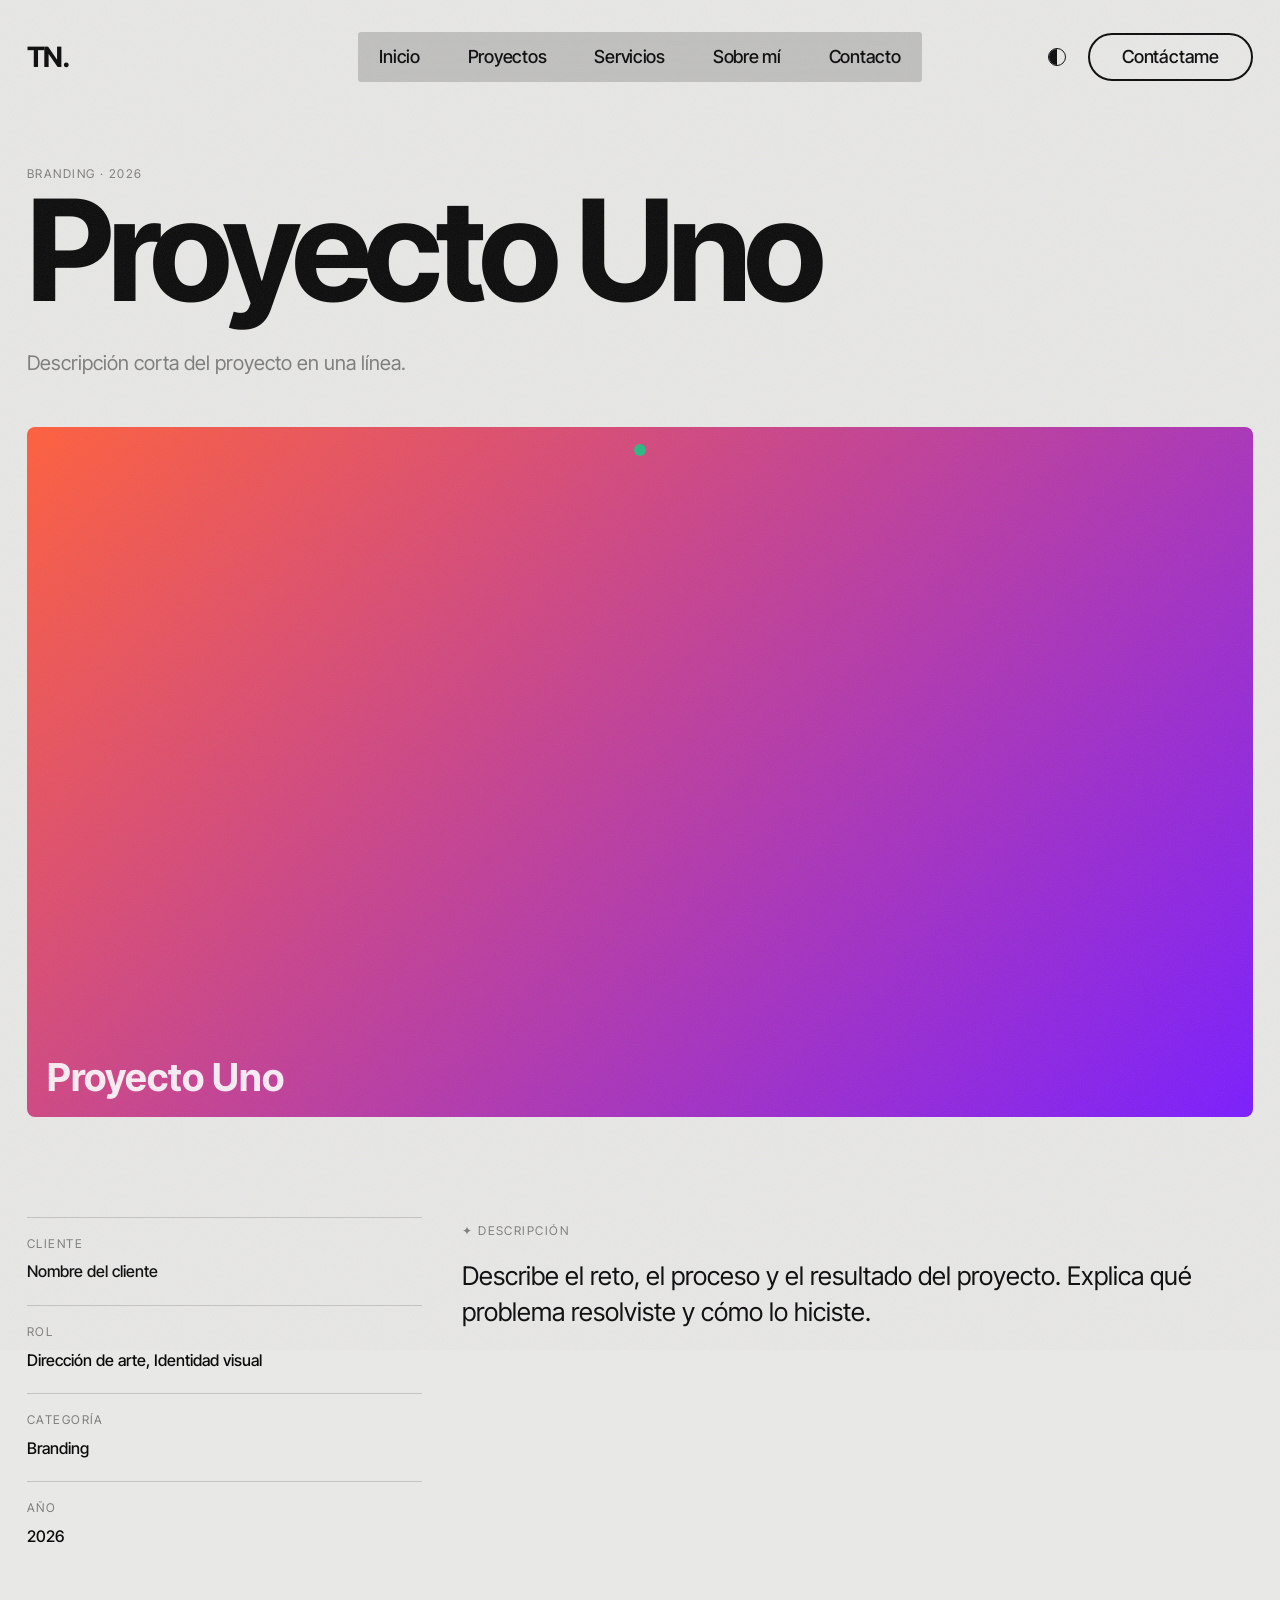
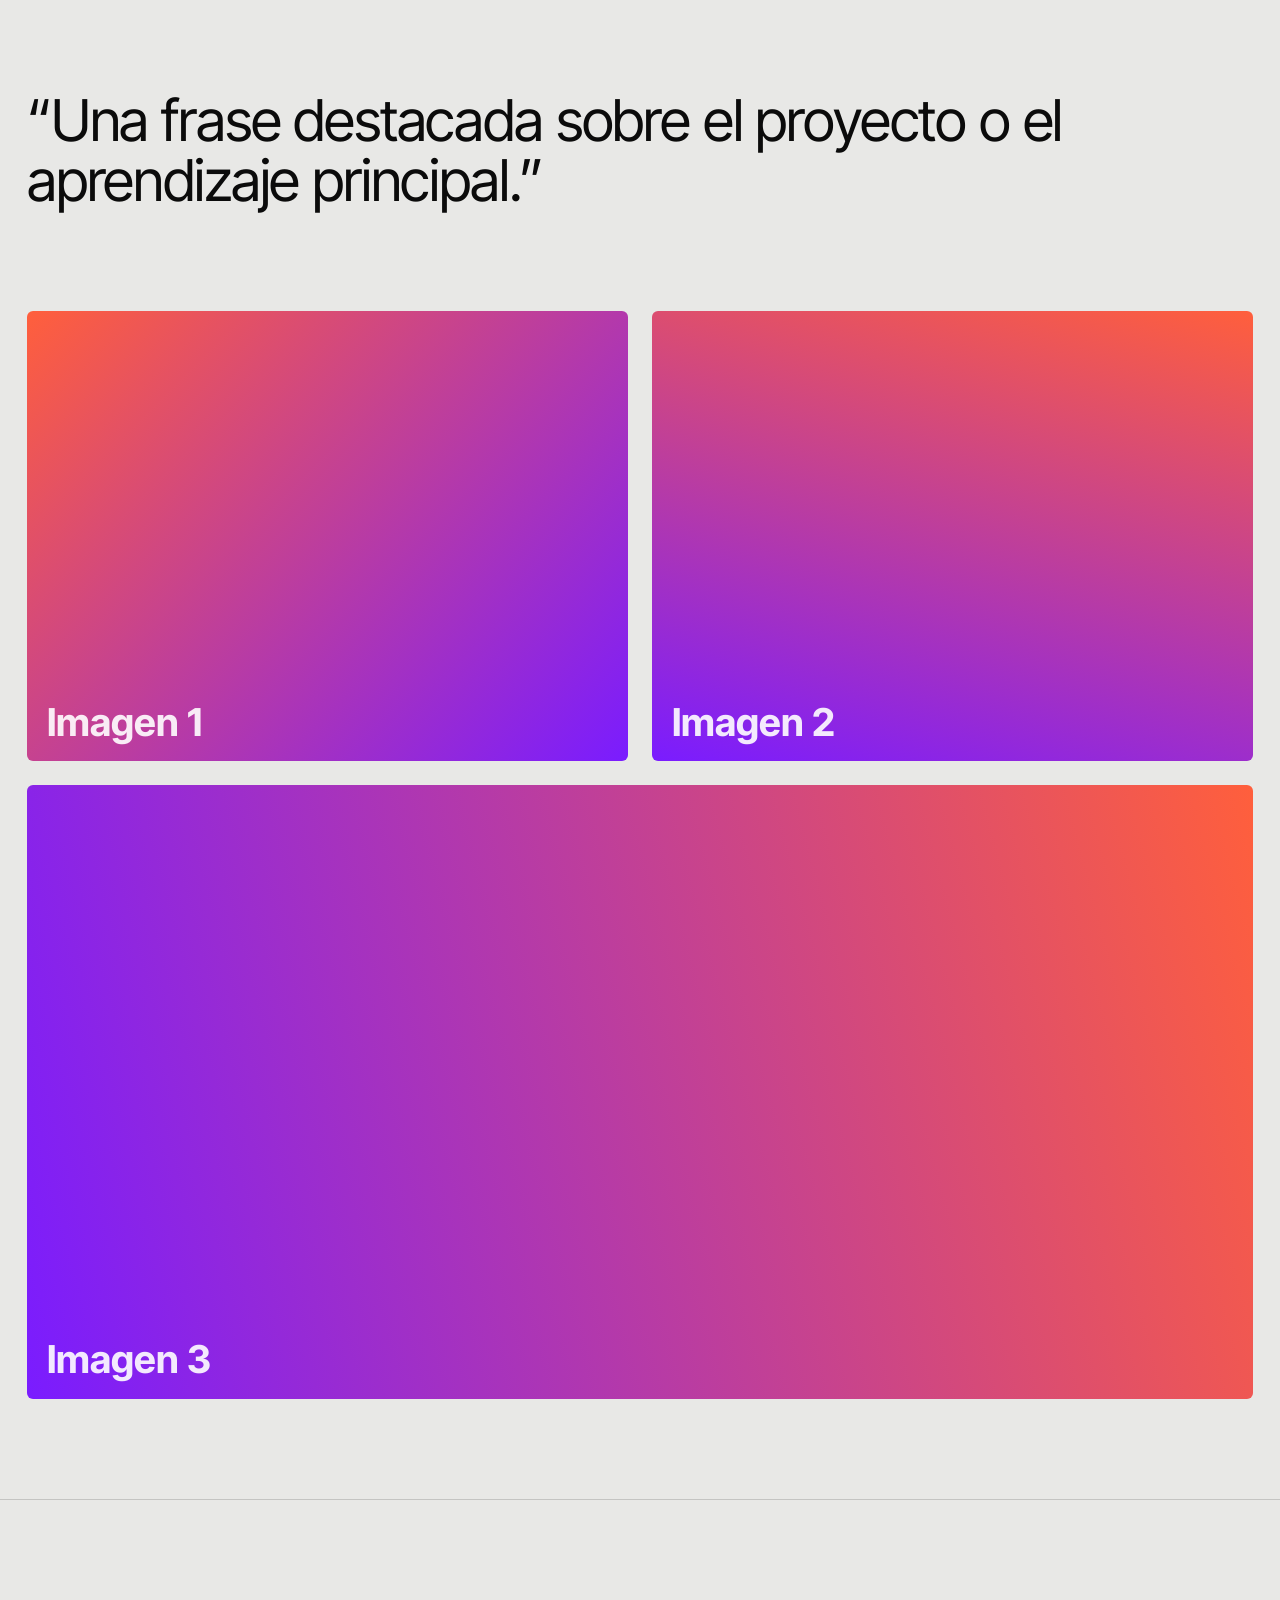
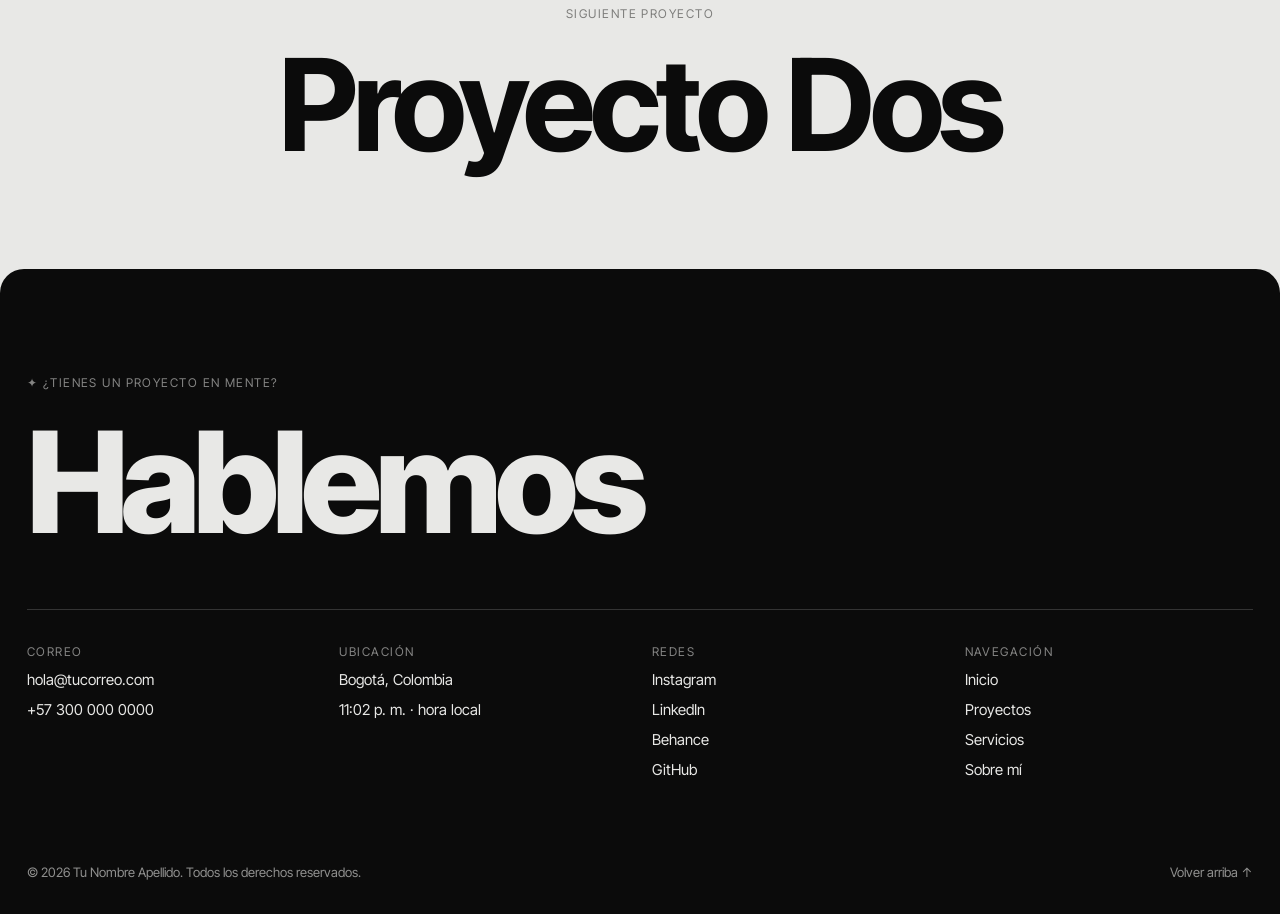
==== commit d36f12fc: "Barra de navegacion responsive para todos los dispositivos Breakpoints para pantallas grandes, escri" ====
--- a/proyecto.html
+++ b/proyecto.html
@@ -2,7 +2,7 @@
 <html lang="es">
 <head>
   <meta charset="utf-8">
-  <meta name="viewport" content="width=device-width, initial-scale=1">
+  <meta name="viewport" content="width=device-width, initial-scale=1, viewport-fit=cover">
   <title>Proyecto</title>
   <link rel="preconnect" href="https://fonts.googleapis.com">
   <link rel="preconnect" href="https://fonts.gstatic.com" crossorigin>
--- a/css/styles.css
+++ b/css/styles.css
@@ -10,6 +10,8 @@
   --soft: #b4b4b2;
   --line: rgba(11, 11, 11, 0.16);
   --pill: rgba(11, 11, 11, 0.13);
+  --nav-bg: rgba(11, 11, 11, 0.18);
+  --nav-solid: #c6c6c4;
   --glass: rgba(232, 232, 230, 0.78);
   --accent: #0b0b0b;
   --font-display: "Inter Tight", "Helvetica Neue", Arial, sans-serif;
@@ -26,6 +28,8 @@
   --soft: #4a4a48;
   --line: rgba(239, 239, 237, 0.16);
   --pill: rgba(239, 239, 237, 0.12);
+  --nav-bg: rgba(239, 239, 237, 0.16);
+  --nav-solid: #2b2b2a;
   --glass: rgba(14, 14, 14, 0.78);
   --accent: #efefed;
 }
@@ -119,14 +123,22 @@
 .logo { font-family: var(--font-display); font-size: 30px; font-weight: 700; letter-spacing: -0.06em; justify-self: start; line-height: 1; }
 .logo img { height: 34px; }
 .header__nav {
-  display: flex; gap: 6px; padding: 12px; background: var(--pill);
-  border-radius: 3px; font-size: 20px; font-weight: 500; letter-spacing: -0.01em;
+  display: flex; align-items: center; padding: 12px 13px; background: var(--nav-bg);
+  border-radius: 3px; font-size: 20px; font-weight: 500; letter-spacing: -0.015em;
   backdrop-filter: blur(10px); -webkit-backdrop-filter: blur(10px);
 }
-.header__nav a { padding: 3px 12px 4px; border-radius: 2px; line-height: 1.25; transition: background 0.3s, color 0.3s; }
-.header__nav a + a { margin-left: 20px; }
-.header__nav a:hover { background: var(--pill); }
-.header__nav a.active { background: var(--fg); color: var(--bg); }
+.header__nav a {
+  position: relative; padding: 4px 11px 4px; border-radius: 2px; line-height: 24px;
+  color: var(--fg); transition: color 0.35s var(--ease);
+}
+.header__nav a + a { margin-left: 40px; }
+.header__nav a::before {
+  content: ""; position: absolute; inset: 0; z-index: -1; border-radius: inherit; background: var(--fg);
+  transform: scaleY(0); transform-origin: bottom; transition: transform 0.4s var(--ease);
+}
+.header__nav a:hover::before, .header__nav a.active::before { transform: scaleY(1); }
+.header__nav a:hover, .header__nav a.active { color: var(--bg); }
+.header__nav a { isolation: isolate; }
 .header__right { display: flex; align-items: center; gap: 22px; justify-self: end; }
 .pill-btn {
   display: inline-flex; align-items: center; padding: 12px 38px; border: 2px solid var(--fg); border-radius: 100px;
@@ -421,16 +433,102 @@
 .reveal.in { opacity: 1; transform: none; }
 
 /* ---------- Responsive ---------- */
-@media (max-width: 1100px) {
-  .header__nav { font-size: 16px; padding: 8px; }
-  .header__nav a + a { margin-left: 6px; }
-  .pill-btn { font-size: 16px; padding: 10px 24px; }
+/* =========================================================
+   BARRA DE NAVEGACIÓN — RESPONSIVE POR DISPOSITIVO
+   ---------------------------------------------------------
+   ≥1920px      Pantallas grandes / 2K / 4K
+   1440–1919    Escritorio (diseño base)
+   1200–1439    Laptop
+   900–1199     Laptop pequeño / tablet horizontal
+   600–899      Tablet vertical
+   380–599      Móvil  → la barra pasa abajo, estilo app
+   <380         Móvil pequeño
+   + móviles en horizontal, pantallas táctiles
+   ========================================================= */
+
+/* Pantallas grandes */
+@media (min-width: 1920px) {
+  .header { padding-top: 48px; }
+  .logo { font-size: 34px; }
+  .header__nav { font-size: 22px; padding: 14px 15px; }
+  .header__nav a { line-height: 26px; padding: 5px 13px; }
+  .header__nav a + a { margin-left: 48px; }
+  .pill-btn { font-size: 22px; padding: 14px 44px; }
+}
+
+/* Laptop */
+@media (max-width: 1439px) {
+  .header { padding-top: 32px; }
+  .logo { font-size: 28px; }
+  .header__nav { font-size: 18px; padding: 10px 11px; }
+  .header__nav a { line-height: 22px; padding: 4px 10px; }
+  .header__nav a + a { margin-left: 28px; }
+  .pill-btn { font-size: 18px; padding: 11px 32px; }
+}
+
+/* Laptop pequeño / tablet horizontal */
+@media (max-width: 1199px) {
+  .header { padding-top: 26px; }
+  .logo { font-size: 26px; }
+  .header__nav { font-size: 16px; padding: 8px 9px; }
+  .header__nav a { line-height: 20px; padding: 4px 9px; }
+  .header__nav a + a { margin-left: 14px; }
+  .header__right { gap: 16px; }
+  .pill-btn { font-size: 16px; padding: 9px 24px; border-width: 1.5px; }
   .fh__meta, .fh__bar, .fh__nav button { font-size: 16px; }
 }
+
+/* Tablet vertical: la barra sigue arriba; "Contáctame" se oculta (ya está en la barra) */
+@media (max-width: 899px) {
+  .header { padding-top: 20px; }
+  .logo { font-size: 24px; }
+  .header__nav { font-size: 15px; padding: 6px 7px; }
+  .header__nav a { padding: 4px 9px; }
+  .header__nav a + a { margin-left: 4px; }
+  .pill-btn { display: none; }
+}
+
+/* Móvil: la barra se fija abajo, a todo el ancho */
+@media (max-width: 599px) {
+  .header { grid-template-columns: 1fr auto; padding: 16px var(--gutter) 12px; transition: top 0.5s var(--ease), background 0.4s; }
+  .header.hide { transform: none; top: -90px; }
+  .header.scrolled { background: var(--bg); backdrop-filter: none; -webkit-backdrop-filter: none; padding-top: 12px; padding-bottom: 12px; }
+  .menu-btn { display: flex; }
+  .header__nav {
+    position: fixed; z-index: 60;
+    left: 12px; right: 12px; bottom: calc(12px + env(safe-area-inset-bottom));
+    justify-content: space-between;
+    font-size: 14px; padding: 6px;
+    background: var(--nav-solid); border-radius: 6px;
+    box-shadow: 0 10px 30px rgba(0, 0, 0, 0.18);
+  }
+  .header__nav a { padding: 7px 10px; line-height: 18px; border-radius: 4px; white-space: nowrap; }
+  .header__nav a + a { margin-left: 0; }
+  body.menu-open .header__nav { opacity: 0; pointer-events: none; }
+  .footer { padding-bottom: calc(96px + env(safe-area-inset-bottom)); }
+}
+
+/* Móvil pequeño */
+@media (max-width: 379px) {
+  .header__nav { font-size: 12.5px; padding: 5px; left: 8px; right: 8px; }
+  .header__nav a { padding: 6px 6px; }
+}
+
+/* Móvil en horizontal (poca altura) */
+@media (max-height: 500px) and (orientation: landscape) {
+  .header { padding-top: 10px; padding-bottom: 8px; }
+  .header__nav { font-size: 14px; padding: 5px 6px; }
+  .header__nav a { padding: 3px 8px; }
+}
+
+/* Pantallas táctiles: sin efecto hover que se quede "pegado" */
+@media (hover: none) {
+  .header__nav a:not(.active):hover { color: var(--fg); }
+  .header__nav a:not(.active):hover::before { transform: scaleY(0); }
+}
+
+/* ---------- Resto del sitio ---------- */
 @media (max-width: 900px) {
-  .header { grid-template-columns: 1fr auto; padding-top: 20px; }
-  .header__nav, .pill-btn { display: none; }
-  .menu-btn { display: flex; }
   .fh__media { left: 50%; transform: translateX(-50%); width: 62vw; top: 14%; bottom: 36%; }
   .fh__title { top: 50%; font-size: 13vw; white-space: normal; right: var(--gutter); }
   .fh__meta { top: auto; bottom: 34%; transform: none; text-align: left; left: var(--gutter); right: auto; font-size: 15px; }
@@ -458,6 +556,14 @@
   .card { flex-basis: 78vw; }
 }
 
+/* Hero en móvil: deja espacio para la barra inferior */
+@media (max-width: 599px) {
+  .fh__media { top: 84px; bottom: 300px; width: 70vw; }
+  .fh__meta { bottom: 238px; }
+  .fh__tabs { bottom: 146px; }
+  .fh__bar { bottom: calc(86px + env(safe-area-inset-bottom)); }
+}
+
 @media (prefers-reduced-motion: reduce) {
   *, *::before, *::after { animation: none !important; transition: none !important; }
   .reveal { opacity: 1; transform: none; }
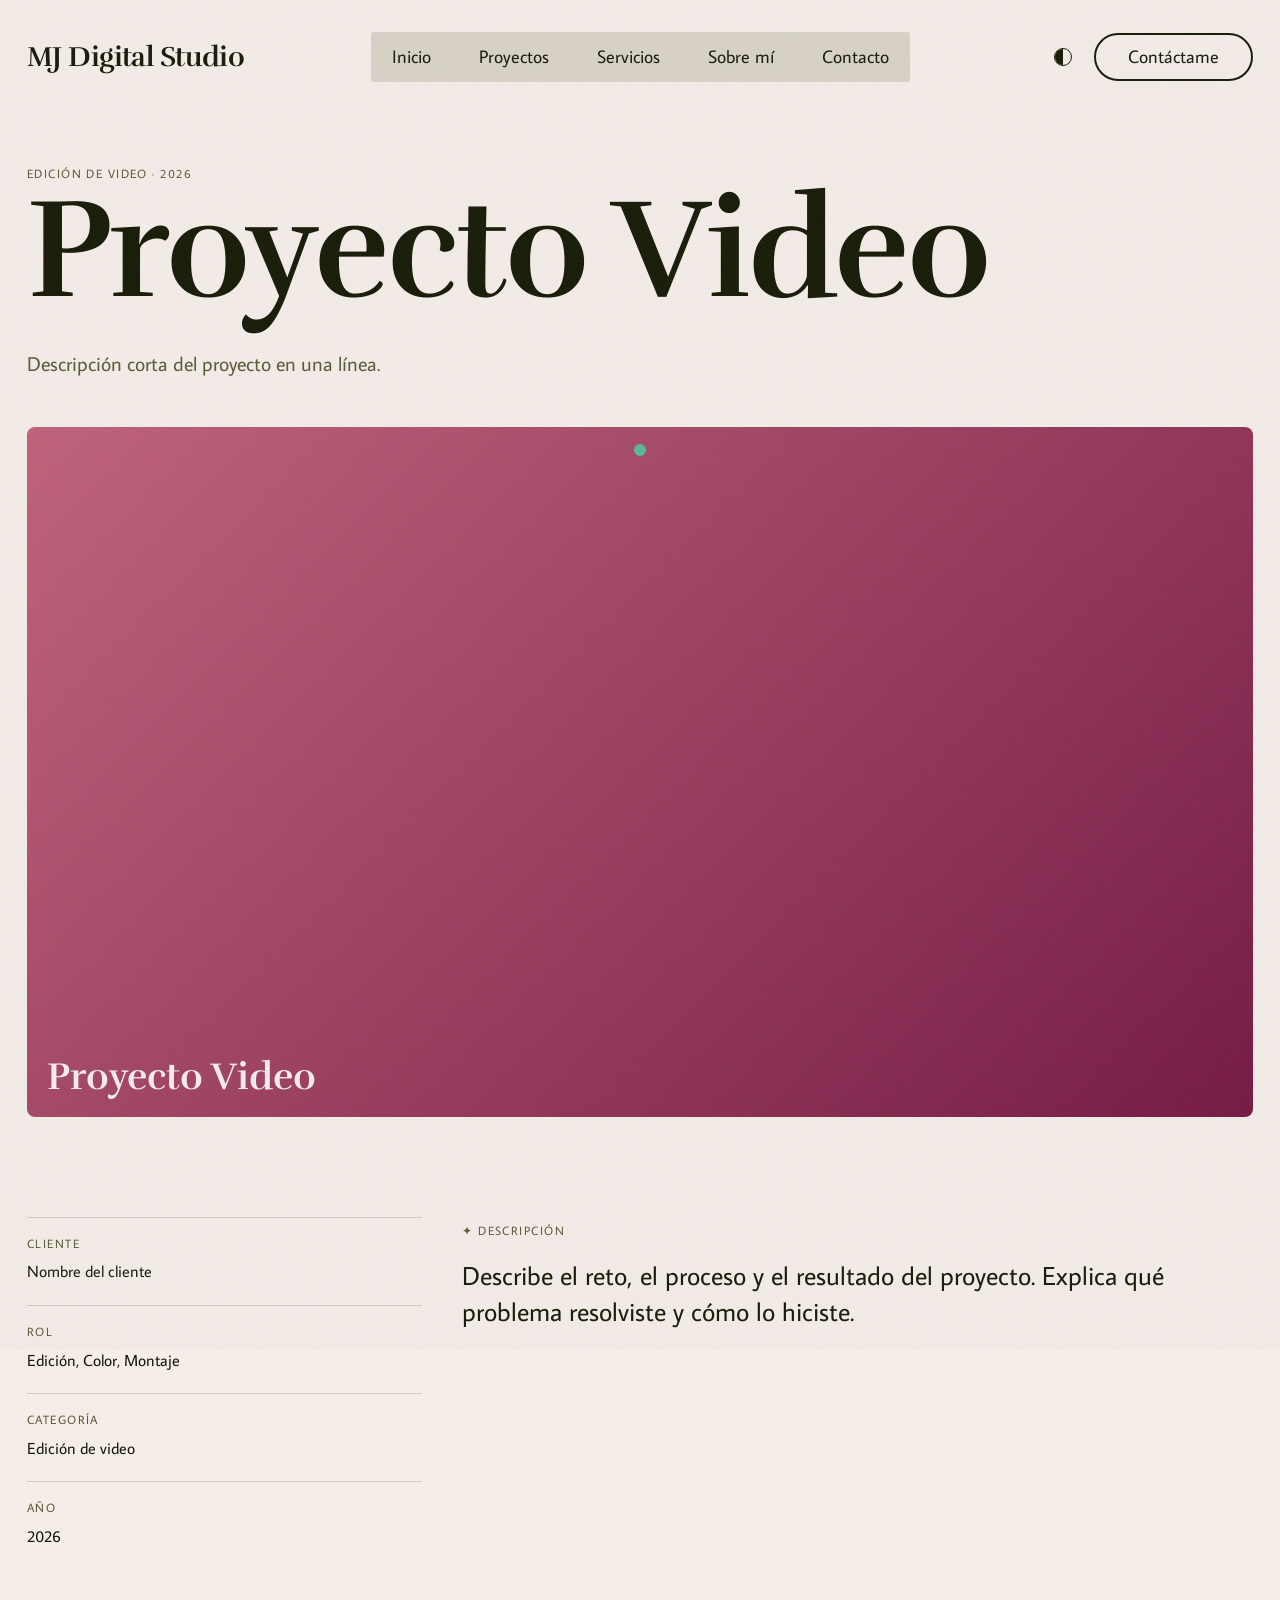
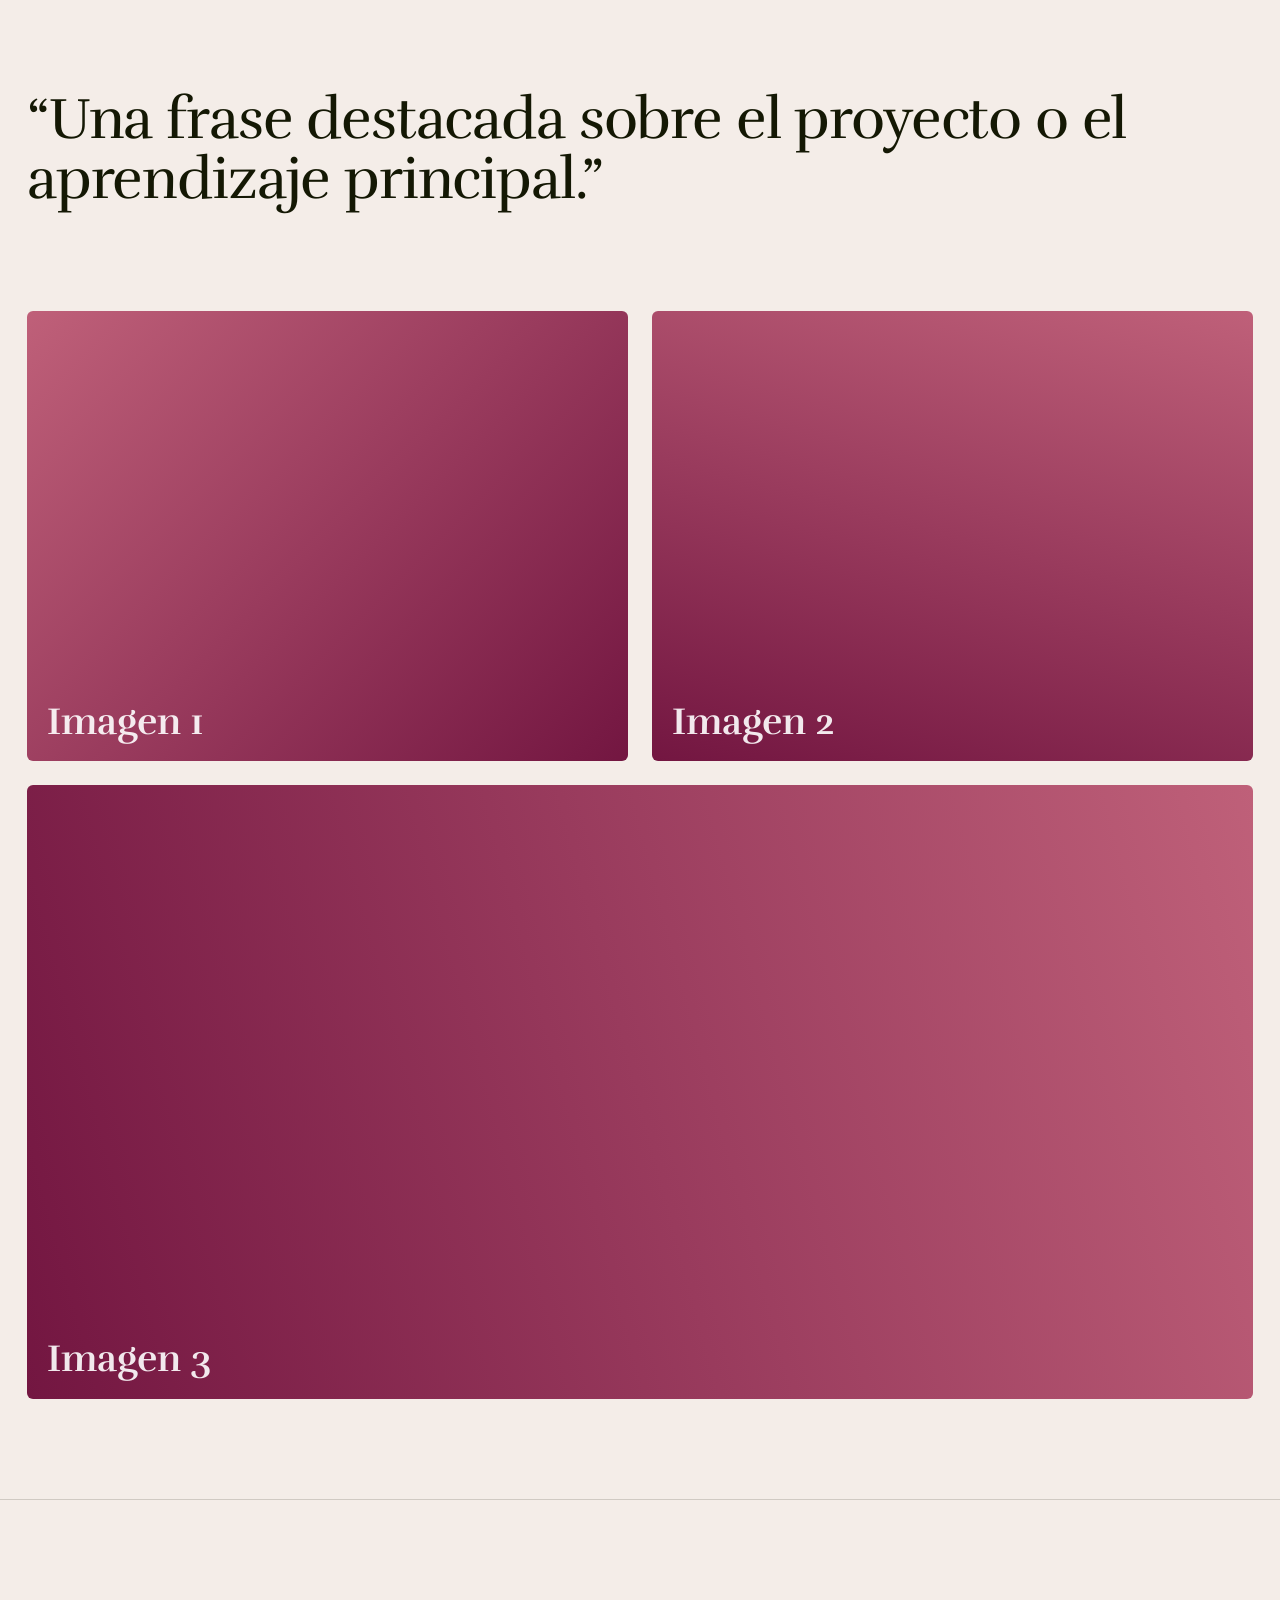
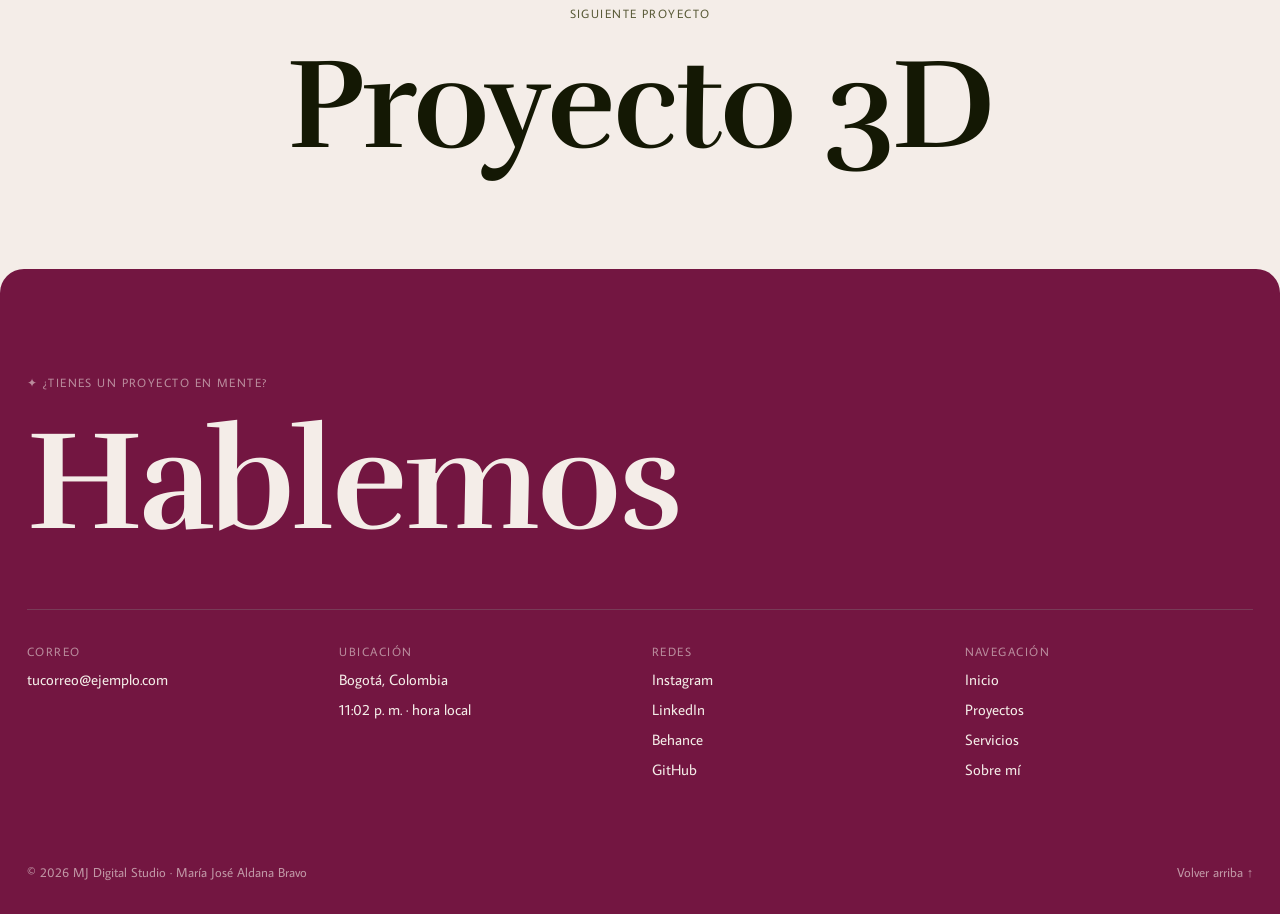
==== commit a51c18d5: "Identidad MJ Digital Studio: paleta, tipografias y contenido - Paleta rosa/vino/oliva/musgo/noche co" ====
--- a/proyecto.html
+++ b/proyecto.html
@@ -6,7 +6,7 @@
   <title>Proyecto</title>
   <link rel="preconnect" href="https://fonts.googleapis.com">
   <link rel="preconnect" href="https://fonts.gstatic.com" crossorigin>
-  <link href="https://fonts.googleapis.com/css2?family=Inter+Tight:wght@400;500;600;700&display=swap" rel="stylesheet">
+  <link href="https://fonts.googleapis.com/css2?family=Average+Sans&family=Rufina:wght@400;700&display=swap" rel="stylesheet">
   <link rel="stylesheet" href="css/styles.css">
 </head>
 <body class="is-loading" data-page="project" id="top">
--- a/css/styles.css
+++ b/css/styles.css
@@ -2,37 +2,62 @@
    ESTILOS DEL PORTAFOLIO
    Cambia los colores y fuentes en :root
    ========================================================= */
+/* ---------- Paleta MJ Digital Studio ----------
+   Rosa     #BF6079
+   Vino     #731641
+   Oliva    #585936
+   Musgo    #282A0B
+   Noche    #141804
+   Crema    #F4EDE8  (fondo claro que equilibra la paleta)
+*/
 :root {
-  --bg: #e8e8e6;
-  --bg-2: #dcdcda;
-  --fg: #0b0b0b;
-  --muted: #7d7d7b;
-  --soft: #b4b4b2;
-  --line: rgba(11, 11, 11, 0.16);
-  --pill: rgba(11, 11, 11, 0.13);
-  --nav-bg: rgba(11, 11, 11, 0.18);
-  --nav-solid: #c6c6c4;
-  --glass: rgba(232, 232, 230, 0.78);
-  --accent: #0b0b0b;
-  --font-display: "Inter Tight", "Helvetica Neue", Arial, sans-serif;
-  --font-body: "Inter Tight", "Helvetica Neue", Arial, sans-serif;
+  --rosa: #bf6079;
+  --vino: #731641;
+  --oliva: #585936;
+  --musgo: #282a0b;
+  --noche: #141804;
+  --crema: #f4ede8;
+
+  --bg: var(--crema);
+  --bg-2: #eadfd8;
+  --fg: var(--noche);
+  --muted: var(--oliva);
+  --soft: #d2bfc2;
+  --line: rgba(20, 24, 4, 0.16);
+  --pill: rgba(88, 89, 54, 0.12);
+  --nav-bg: rgba(88, 89, 54, 0.18);
+  --nav-solid: #e3d7cf;
+  --glass: rgba(244, 237, 232, 0.82);
+  --accent: var(--rosa);
+  --chip: var(--vino);
+  --chip-fg: var(--crema);
+  --footer-bg: var(--vino);
+  --footer-fg: var(--crema);
+  --font-display: "Rufina", Georgia, "Times New Roman", serif;
+  --font-body: "Average Sans", "Helvetica Neue", Arial, sans-serif;
   --gutter: clamp(16px, 2.1vw, 40px);
   --ease: cubic-bezier(0.22, 1, 0.36, 1);
 }
 
 [data-theme="dark"] {
-  --bg: #0e0e0e;
-  --bg-2: #171717;
-  --fg: #efefed;
-  --muted: #8d8d8b;
-  --soft: #4a4a48;
-  --line: rgba(239, 239, 237, 0.16);
-  --pill: rgba(239, 239, 237, 0.12);
-  --nav-bg: rgba(239, 239, 237, 0.16);
-  --nav-solid: #2b2b2a;
-  --glass: rgba(14, 14, 14, 0.78);
-  --accent: #efefed;
-}
+  --bg: var(--noche);
+  --bg-2: var(--musgo);
+  --fg: var(--crema);
+  --muted: #b3b48c;
+  --soft: #4a4b2c;
+  --line: rgba(244, 237, 232, 0.16);
+  --pill: rgba(244, 237, 232, 0.1);
+  --nav-bg: rgba(244, 237, 232, 0.14);
+  --nav-solid: var(--musgo);
+  --glass: rgba(20, 24, 4, 0.82);
+  --accent: var(--rosa);
+  --chip: var(--rosa);
+  --chip-fg: var(--noche);
+  --footer-bg: var(--musgo);
+  --footer-fg: var(--crema);
+}
+
+::selection { background: var(--rosa); color: var(--crema); }
 
 /* Textura de grano sobre toda la página */
 body::after {
@@ -74,7 +99,7 @@
 /* ---------- Preloader ---------- */
 .loader {
   position: fixed; inset: 0; z-index: 100;
-  background: var(--fg); color: var(--bg);
+  background: var(--vino); color: var(--crema);
   display: flex; flex-direction: column; justify-content: space-between;
   padding: var(--gutter);
   transition: transform 1s var(--ease);
@@ -102,9 +127,9 @@
 }
 .cursor span {
   font-size: 11px; letter-spacing: 0.1em; text-transform: uppercase;
-  color: #000; opacity: 0; transition: opacity 0.2s;
-}
-.cursor.is-big { width: 96px; height: 96px; background: #fff; mix-blend-mode: normal; }
+  color: #fff; opacity: 0; transition: opacity 0.2s;
+}
+.cursor.is-big { width: 96px; height: 96px; background: var(--accent); mix-blend-mode: normal; }
 .cursor.is-big span { opacity: 1; }
 .cursor.is-hover { width: 44px; height: 44px; }
 @media (hover: none) { .cursor { display: none; } }
@@ -120,11 +145,11 @@
 .header.scrolled { background: var(--glass); backdrop-filter: blur(12px); -webkit-backdrop-filter: blur(12px); padding-top: 16px; padding-bottom: 16px; }
 .header.hide { transform: translateY(-110%); }
 body.menu-open .header { transform: none; background: transparent; backdrop-filter: none; }
-.logo { font-family: var(--font-display); font-size: 30px; font-weight: 700; letter-spacing: -0.06em; justify-self: start; line-height: 1; }
+.logo { font-family: var(--font-display); font-size: 30px; font-weight: 700; letter-spacing: -0.02em; justify-self: start; line-height: 1; }
 .logo img { height: 34px; }
 .header__nav {
   display: flex; align-items: center; padding: 12px 13px; background: var(--nav-bg);
-  border-radius: 3px; font-size: 20px; font-weight: 500; letter-spacing: -0.015em;
+  border-radius: 3px; font-size: 20px; font-weight: 500; letter-spacing: 0;
   backdrop-filter: blur(10px); -webkit-backdrop-filter: blur(10px);
 }
 .header__nav a {
@@ -137,12 +162,13 @@
   transform: scaleY(0); transform-origin: bottom; transition: transform 0.4s var(--ease);
 }
 .header__nav a:hover::before, .header__nav a.active::before { transform: scaleY(1); }
-.header__nav a:hover, .header__nav a.active { color: var(--bg); }
+.header__nav a::before { background: var(--chip); }
+.header__nav a:hover, .header__nav a.active { color: var(--chip-fg); }
 .header__nav a { isolation: isolate; }
 .header__right { display: flex; align-items: center; gap: 22px; justify-self: end; }
 .pill-btn {
   display: inline-flex; align-items: center; padding: 12px 38px; border: 2px solid var(--fg); border-radius: 100px;
-  font-size: 20px; font-weight: 500; letter-spacing: -0.01em; line-height: 1.2;
+  font-size: 20px; font-weight: 500; letter-spacing: 0; line-height: 1.2;
   transition: background 0.35s, color 0.35s;
 }
 .pill-btn:hover { background: var(--fg); color: var(--bg); }
@@ -173,7 +199,7 @@
   display: block;
   font-family: var(--font-display);
   font-size: clamp(44px, 9vw, 120px);
-  font-weight: 700; line-height: 1.02; letter-spacing: -0.03em;
+  font-weight: 700; line-height: 1.02; letter-spacing: -0.02em;
   transform: translateY(40px); opacity: 0;
   transition: transform 0.8s var(--ease), opacity 0.8s var(--ease), color 0.3s;
 }
@@ -215,12 +241,12 @@
 body.ready .fh .sw { transition-delay: 0s; }
 .fh__title {
   position: absolute; z-index: 1; left: var(--gutter); top: 48%; transform: translateY(-50%);
-  font-family: var(--font-display); font-weight: 600; letter-spacing: -0.045em; line-height: 1;
+  font-family: var(--font-display); font-weight: 700; letter-spacing: -0.02em; line-height: 1;
   font-size: clamp(54px, 7.7vw, 160px); white-space: nowrap;
 }
 .fh__meta {
   position: absolute; z-index: 3; right: var(--gutter); top: 48%; transform: translateY(-50%);
-  text-align: right; font-size: 20px; font-weight: 500; line-height: 1.5; letter-spacing: -0.01em;
+  text-align: right; font-size: 20px; font-weight: 500; line-height: 1.5; letter-spacing: 0;
 }
 .fh__tabs {
   position: absolute; z-index: 3; left: var(--gutter); right: var(--gutter); top: 69.5%;
@@ -228,7 +254,7 @@
 }
 .fh__tab { text-align: left; }
 .fh__num {
-  display: block; font-family: var(--font-display); font-weight: 600; letter-spacing: -0.05em; line-height: 1;
+  display: block; font-family: var(--font-display); font-weight: 700; letter-spacing: -0.02em; line-height: 1;
   font-size: clamp(36px, 3.2vw, 62px); color: var(--soft); transition: color 0.5s var(--ease);
 }
 .fh__tab.active .fh__num, .fh__tab:hover .fh__num { color: var(--fg); }
@@ -240,7 +266,7 @@
 .fh__bar {
   position: absolute; z-index: 3; left: var(--gutter); right: var(--gutter); bottom: 6.5%;
   display: grid; grid-template-columns: 1fr auto 1fr; align-items: center;
-  font-size: 20px; font-weight: 500; letter-spacing: -0.01em;
+  font-size: 20px; font-weight: 500; letter-spacing: 0;
 }
 .fh__bar > :last-child { justify-self: end; }
 .fh__drag {
@@ -293,7 +319,7 @@
 .statement { padding: 120px var(--gutter); display: grid; grid-template-columns: 1fr 2fr; gap: 40px; }
 .statement__text {
   font-family: var(--font-display);
-  font-size: clamp(34px, 5.4vw, 88px); font-weight: 700; line-height: 1; letter-spacing: -0.03em;
+  font-size: clamp(34px, 5.4vw, 88px); font-weight: 700; line-height: 1; letter-spacing: -0.02em;
 }
 .statement__text span { display: block; }
 .statement__text span:nth-child(even) { color: var(--muted); }
@@ -323,7 +349,7 @@
 .list__num { font-size: 13px; color: var(--muted); }
 .list__title {
   font-family: var(--font-display); font-weight: 700;
-  font-size: clamp(28px, 4.5vw, 64px); line-height: 1; letter-spacing: -0.03em;
+  font-size: clamp(28px, 4.5vw, 64px); line-height: 1; letter-spacing: -0.02em;
   transition: transform 0.6s var(--ease);
 }
 .list__cat { color: var(--muted); }
@@ -385,11 +411,11 @@
 .timeline li span:last-child { text-align: right; }
 
 /* ---------- Footer / contacto ---------- */
-.footer { background: var(--fg); color: var(--bg); padding: 100px var(--gutter) 32px; border-radius: 24px 24px 0 0; }
+.footer { background: var(--footer-bg); color: var(--footer-fg); padding: 100px var(--gutter) 32px; border-radius: 24px 24px 0 0; }
 .footer .label { color: inherit; opacity: 0.55; }
 .footer__cta {
-  display: block; font-family: var(--font-display); font-weight: 800;
-  font-size: clamp(48px, 11vw, 210px); line-height: 0.9; letter-spacing: -0.05em; margin: 24px 0 64px;
+  display: block; font-family: var(--font-display); font-weight: 700;
+  font-size: clamp(48px, 11vw, 210px); line-height: 0.9; letter-spacing: -0.02em; margin: 24px 0 64px;
   overflow-wrap: anywhere;
   transition: color 0.4s;
 }
@@ -402,7 +428,7 @@
 /* ---------- Página de proyecto ---------- */
 .p-hero { padding: 160px var(--gutter) 48px; }
 .p-hero h1 {
-  font-family: var(--font-display); font-size: clamp(52px, 11vw, 190px); line-height: 0.92; letter-spacing: -0.045em;
+  font-family: var(--font-display); font-size: clamp(52px, 11vw, 190px); line-height: 0.92; letter-spacing: -0.02em;
 }
 .p-hero__intro { margin-top: 32px; max-width: 560px; font-size: 20px; color: var(--muted); }
 .p-cover { margin: 0 var(--gutter); aspect-ratio: 16 / 9; border-radius: 8px; overflow: hidden; }
@@ -423,7 +449,7 @@
 .p-gallery > *:nth-child(3n) { grid-column: span 2; aspect-ratio: 16 / 8; }
 .p-next { display: block; padding: 100px var(--gutter); border-top: 1px solid var(--line); text-align: center; }
 .p-next h2 {
-  font-family: var(--font-display); font-size: clamp(48px, 10vw, 170px); line-height: 1; letter-spacing: -0.04em; margin-top: 16px;
+  font-family: var(--font-display); font-size: clamp(48px, 10vw, 170px); line-height: 1; letter-spacing: -0.02em; margin-top: 16px;
   transition: color 0.4s;
 }
 .p-next:hover h2 { color: var(--accent); }
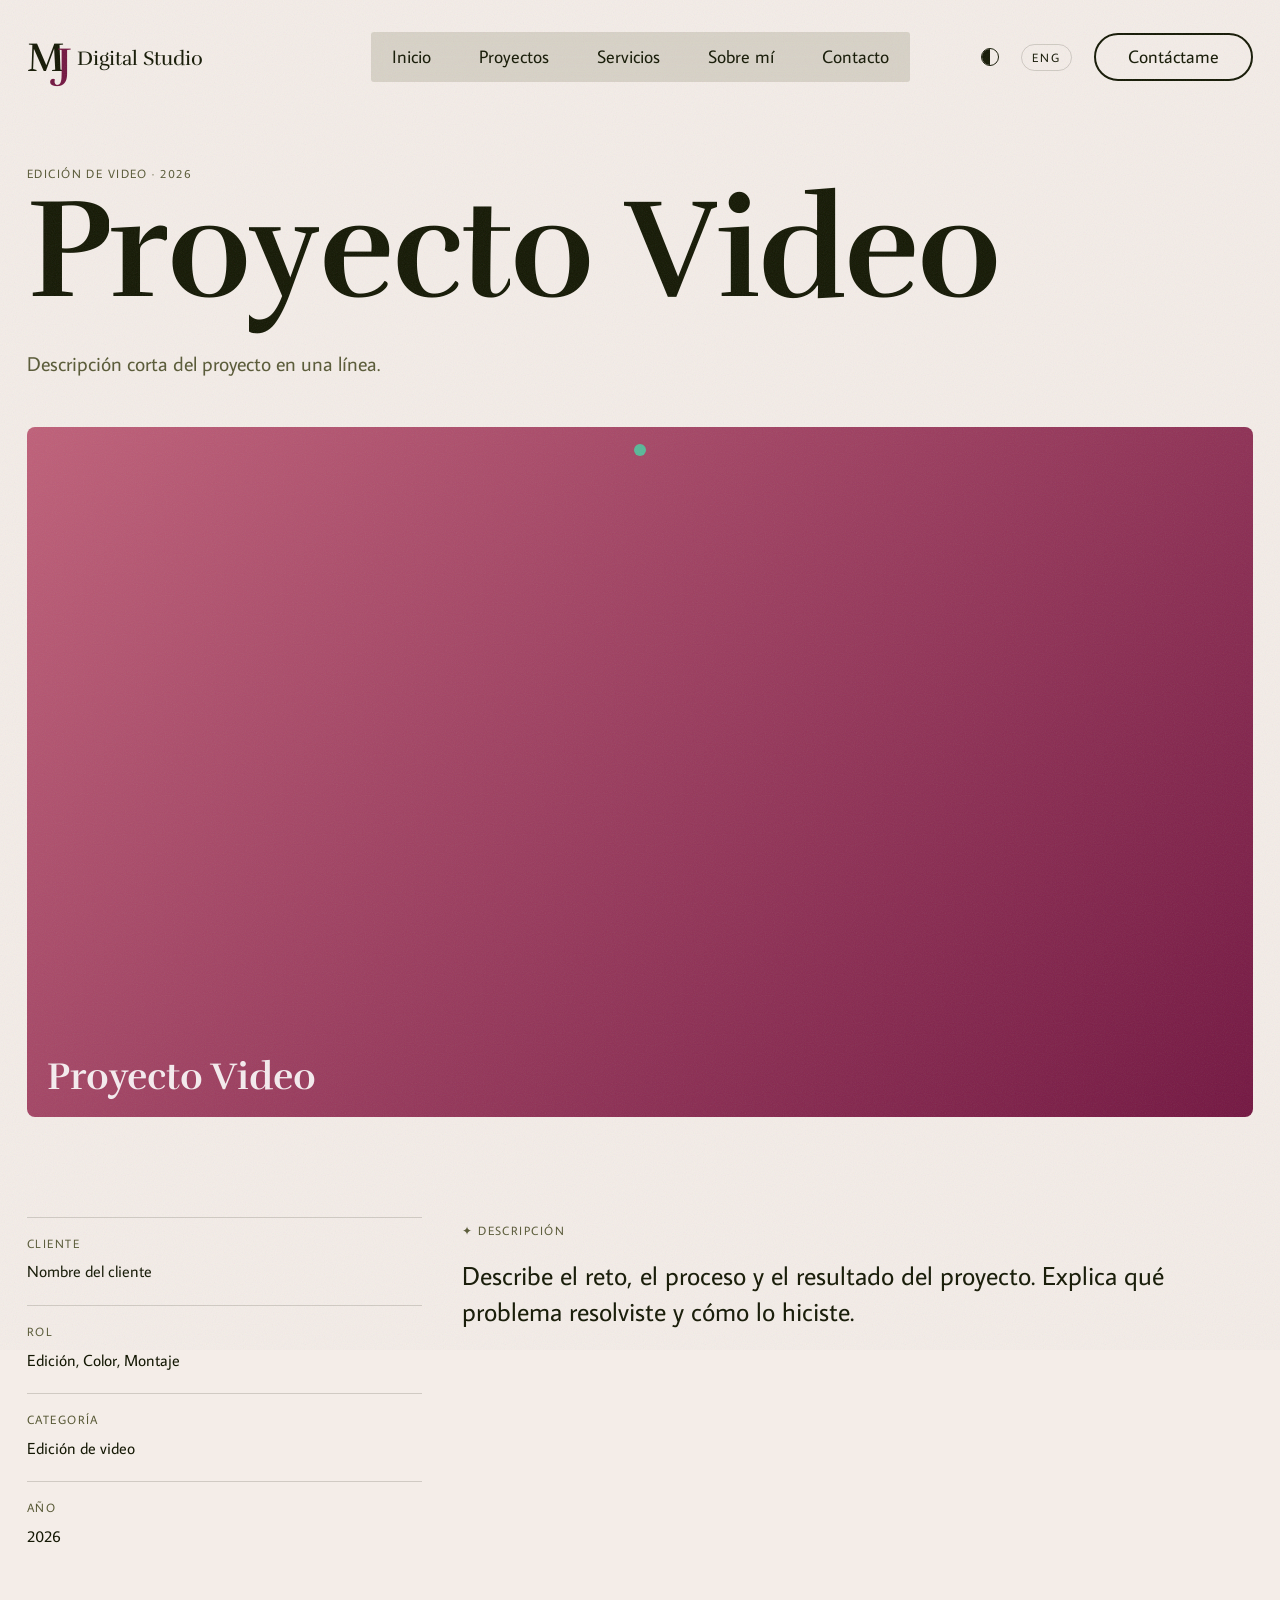
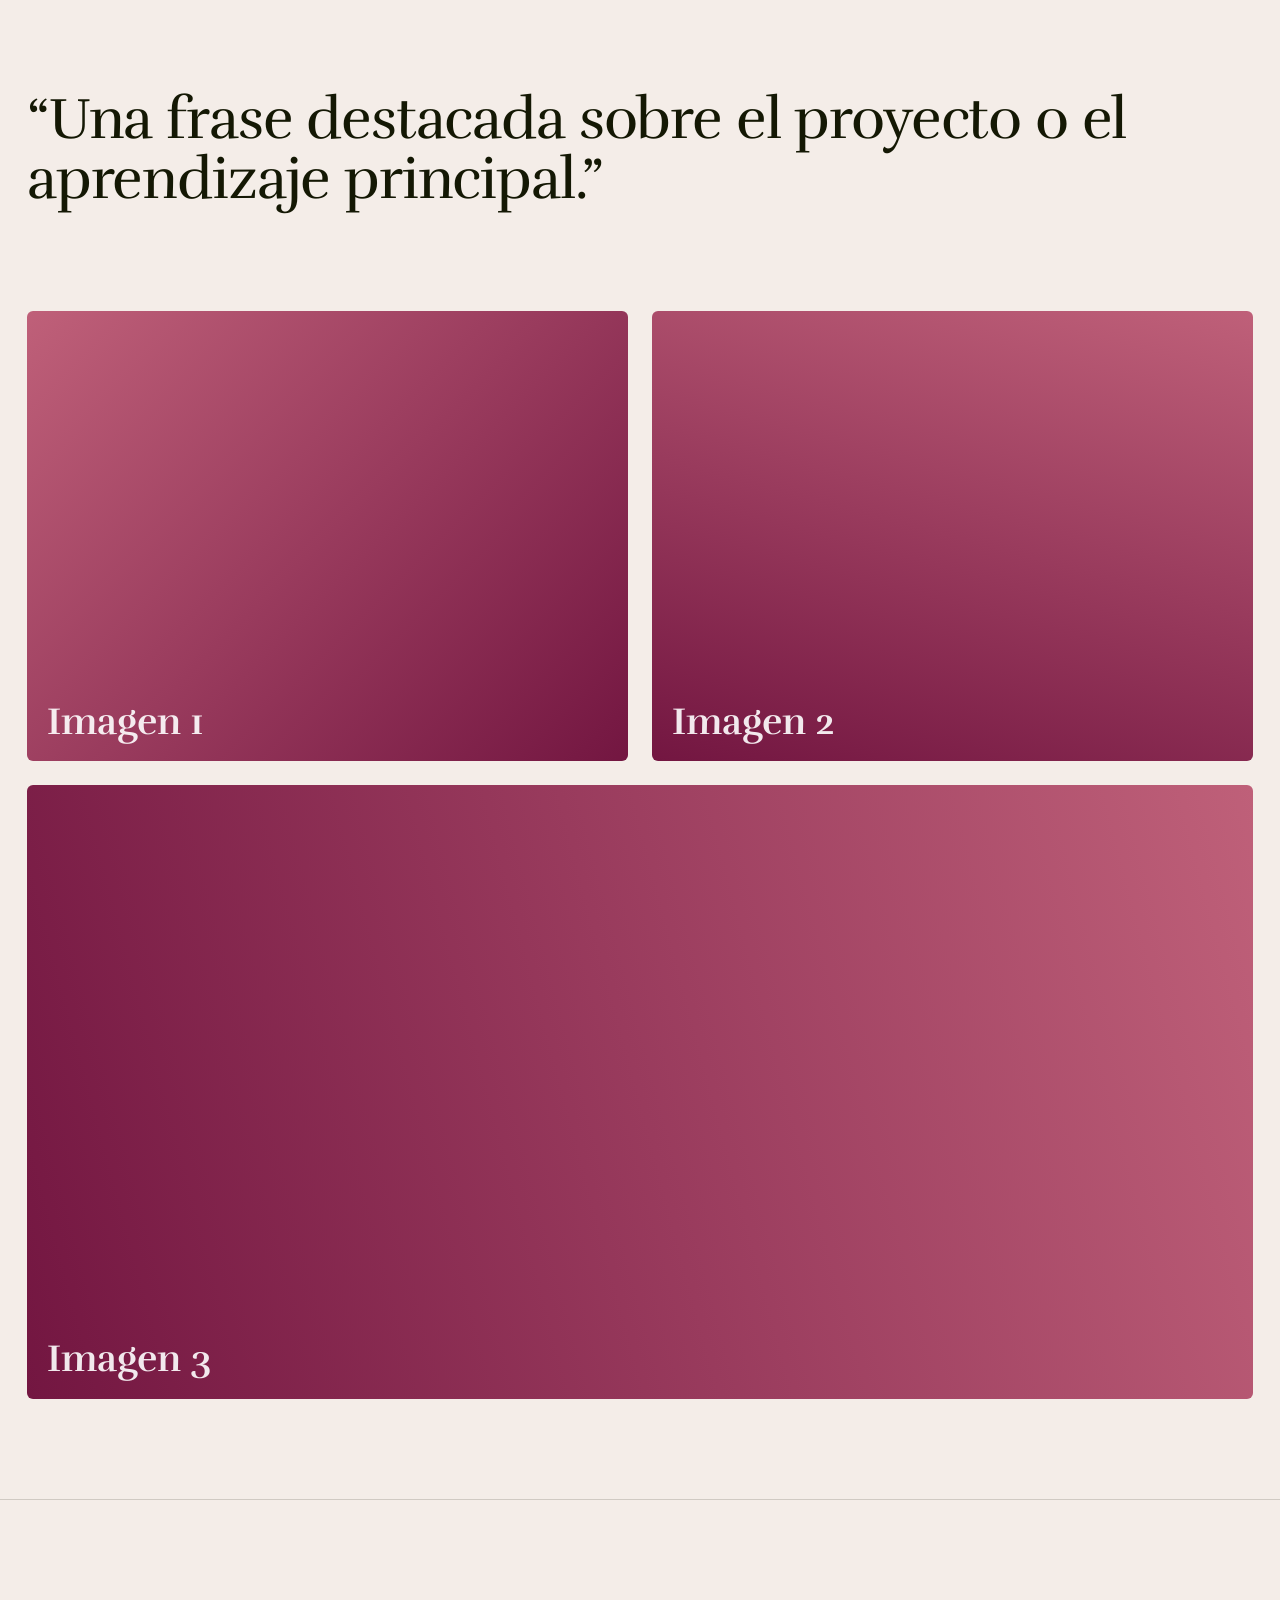
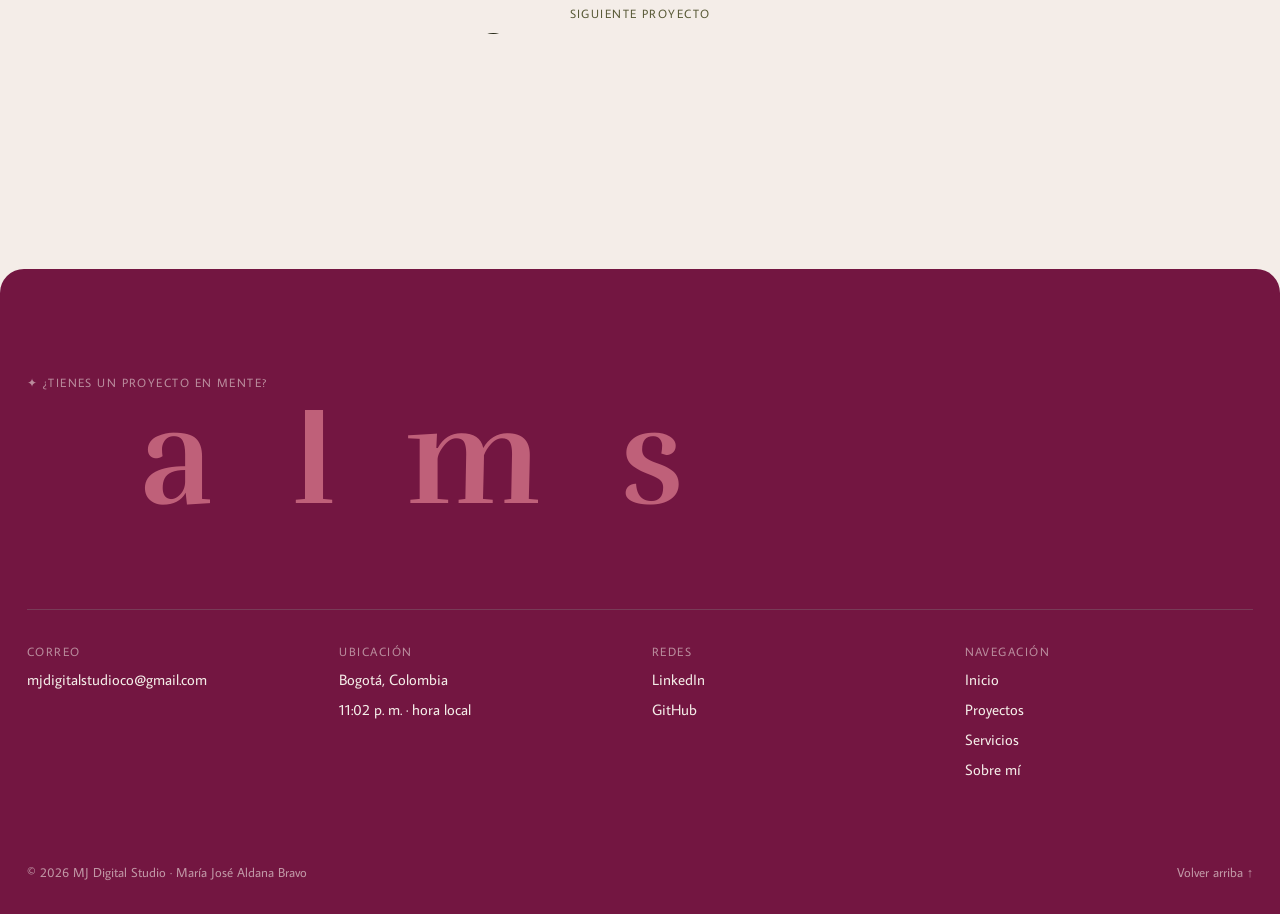
==== commit 0a61e67f: "Idioma ES/EN, logo MJ, foto y datos de contacto - Boton ENG/ESP junto al modo oscuro que traduce tod" ====
--- a/proyecto.html
+++ b/proyecto.html
@@ -4,6 +4,7 @@
   <meta charset="utf-8">
   <meta name="viewport" content="width=device-width, initial-scale=1, viewport-fit=cover">
   <title>Proyecto</title>
+  <link rel="icon" href="data:image/svg+xml,%3Csvg xmlns='http://www.w3.org/2000/svg' viewBox='0 0 64 64'%3E%3Crect width='64' height='64' rx='12' fill='%23F4EDE8'/%3E%3Ctext x='6' y='46' font-family='Georgia,serif' font-weight='700' font-size='40' fill='%23282A0B'%3EM%3C/text%3E%3Ctext x='35' y='50' font-family='Georgia,serif' font-weight='700' font-size='40' fill='%23731641'%3EJ%3C/text%3E%3C/svg%3E">
   <link rel="preconnect" href="https://fonts.googleapis.com">
   <link rel="preconnect" href="https://fonts.gstatic.com" crossorigin>
   <link href="https://fonts.googleapis.com/css2?family=Average+Sans&family=Rufina:wght@400;700&display=swap" rel="stylesheet">
@@ -18,6 +19,7 @@
 
   <footer class="footer" id="contacto"></footer>
 
+  <script src="js/i18n.js"></script>
   <script src="js/data.js"></script>
   <script src="js/main.js"></script>
 </body>
--- a/css/styles.css
+++ b/css/styles.css
@@ -31,6 +31,7 @@
   --accent: var(--rosa);
   --chip: var(--vino);
   --chip-fg: var(--crema);
+  --logo-j: var(--vino);
   --footer-bg: var(--vino);
   --footer-fg: var(--crema);
   --font-display: "Rufina", Georgia, "Times New Roman", serif;
@@ -53,6 +54,7 @@
   --accent: var(--rosa);
   --chip: var(--rosa);
   --chip-fg: var(--noche);
+  --logo-j: var(--rosa);
   --footer-bg: var(--musgo);
   --footer-fg: var(--crema);
 }
@@ -145,8 +147,16 @@
 .header.scrolled { background: var(--glass); backdrop-filter: blur(12px); -webkit-backdrop-filter: blur(12px); padding-top: 16px; padding-bottom: 16px; }
 .header.hide { transform: translateY(-110%); }
 body.menu-open .header { transform: none; background: transparent; backdrop-filter: none; }
-.logo { font-family: var(--font-display); font-size: 30px; font-weight: 700; letter-spacing: -0.02em; justify-self: start; line-height: 1; }
-.logo img { height: 34px; }
+/* Logo MJ Digital Studio: la M en el color del texto y la J en vino, cruzada sobre la M */
+.logo {
+  display: inline-flex; align-items: center; justify-self: start;
+  font-family: var(--font-display); font-size: 21px; line-height: 1; color: var(--fg);
+}
+.logo img { height: 2.4em; width: auto; }
+.logo__mark { display: inline-flex; align-items: flex-start; font-size: 2.05em; font-weight: 700; letter-spacing: 0; margin-right: 0.12em; }
+.logo__m { position: relative; z-index: 1; }
+.logo__j { color: var(--logo-j); margin-left: -0.2em; transform: translateY(0.13em); position: relative; z-index: 2; }
+.logo__txt { font-weight: 400; letter-spacing: 0; white-space: nowrap; padding-top: 0.18em; }
 .header__nav {
   display: flex; align-items: center; padding: 12px 13px; background: var(--nav-bg);
   border-radius: 3px; font-size: 20px; font-weight: 500; letter-spacing: 0;
@@ -184,6 +194,13 @@
 body.menu-open .menu-btn i::after { top: 50%; transform: rotate(-45deg); }
 .theme-btn { width: 18px; height: 18px; border-radius: 50%; border: 1.5px solid currentColor; position: relative; overflow: hidden; }
 .theme-btn::after { content: ""; position: absolute; inset: 0 50% 0 0; background: currentColor; }
+/* Botón de idioma: mini subtítulo ENG / ESP */
+.lang-btn {
+  font-family: var(--font-body); font-size: 12px; line-height: 1; letter-spacing: 0.16em; text-transform: uppercase;
+  padding: 7px 10px 6px; border: 1px solid var(--line); border-radius: 100px; color: var(--fg);
+  transition: background 0.3s, color 0.3s, border-color 0.3s;
+}
+.lang-btn:hover { background: var(--chip); color: var(--chip-fg); border-color: var(--chip); }
 
 /* ---------- Menú pantalla completa ---------- */
 .menu {
@@ -321,8 +338,8 @@
   font-family: var(--font-display);
   font-size: clamp(34px, 5.4vw, 88px); font-weight: 700; line-height: 1; letter-spacing: -0.02em;
 }
-.statement__text span { display: block; }
-.statement__text span:nth-child(even) { color: var(--muted); }
+.statement__text > span { display: block; }
+.statement__text > span:nth-child(even) { color: var(--muted); }
 .statement__side { display: flex; flex-direction: column; justify-content: space-between; gap: 32px; }
 .statement__p { max-width: 520px; margin-left: auto; margin-top: 48px; font-size: 18px; color: var(--muted); }
 
@@ -419,7 +436,7 @@
   overflow-wrap: anywhere;
   transition: color 0.4s;
 }
-.footer__cta:hover { color: var(--accent); }
+.footer__cta:hover { color: var(--rosa); }
 .footer__grid { display: grid; grid-template-columns: repeat(4, 1fr); gap: 24px; padding-top: 32px; border-top: 1px solid rgba(128,128,128,0.35); }
 .footer__grid div { display: grid; gap: 6px; align-content: start; font-size: 15px; }
 .footer__grid a:hover { color: var(--accent); }
@@ -475,7 +492,7 @@
 /* Pantallas grandes */
 @media (min-width: 1920px) {
   .header { padding-top: 48px; }
-  .logo { font-size: 34px; }
+  .logo { font-size: 23px; }
   .header__nav { font-size: 22px; padding: 14px 15px; }
   .header__nav a { line-height: 26px; padding: 5px 13px; }
   .header__nav a + a { margin-left: 48px; }
@@ -485,7 +502,7 @@
 /* Laptop */
 @media (max-width: 1439px) {
   .header { padding-top: 32px; }
-  .logo { font-size: 28px; }
+  .logo { font-size: 20px; }
   .header__nav { font-size: 18px; padding: 10px 11px; }
   .header__nav a { line-height: 22px; padding: 4px 10px; }
   .header__nav a + a { margin-left: 28px; }
@@ -495,7 +512,7 @@
 /* Laptop pequeño / tablet horizontal */
 @media (max-width: 1199px) {
   .header { padding-top: 26px; }
-  .logo { font-size: 26px; }
+  .logo { font-size: 17px; }
   .header__nav { font-size: 16px; padding: 8px 9px; }
   .header__nav a { line-height: 20px; padding: 4px 9px; }
   .header__nav a + a { margin-left: 14px; }
@@ -507,7 +524,7 @@
 /* Tablet vertical: la barra sigue arriba; "Contáctame" se oculta (ya está en la barra) */
 @media (max-width: 899px) {
   .header { padding-top: 20px; }
-  .logo { font-size: 24px; }
+  .logo { font-size: 16px; }
   .header__nav { font-size: 15px; padding: 6px 7px; }
   .header__nav a { padding: 4px 9px; }
   .header__nav a + a { margin-left: 4px; }
@@ -537,6 +554,8 @@
 /* Móvil pequeño */
 @media (max-width: 379px) {
   .header__nav { font-size: 12.5px; padding: 5px; left: 8px; right: 8px; }
+  .menu-btn span { display: none; }
+  .header__right { gap: 12px; }
   .header__nav a { padding: 6px 6px; }
 }
 
@@ -590,6 +609,44 @@
   .fh__bar { bottom: calc(86px + env(safe-area-inset-bottom)); }
 }
 
+/* =========================================================
+   LETRAS QUE ENTRAN Y SALEN
+   Cada letra está dentro de una máscara (.ch) y se desliza
+   desde arriba o desde abajo (--d = 1 / -1), escalonada (--i).
+   ========================================================= */
+.split { --stagger: 32ms; --dur: 0.95s; }
+.split .word { display: inline-block; white-space: nowrap; }
+.split .ch {
+  display: inline-block; overflow: hidden; vertical-align: top;
+  padding: 0.06em 0 0.14em; margin: -0.06em 0 -0.14em;
+}
+.split .ch__in {
+  display: inline-block; position: relative;
+  transform: translateY(calc(var(--d) * 115%));
+  transition:
+    transform var(--dur) var(--ease) calc(var(--i) * var(--stagger)),
+    translate 0.6s var(--ease) calc(var(--i) * 22ms);
+}
+.split.in .ch__in { transform: none; }
+
+/* Título del hero: más rápido para el cambio de proyecto */
+#fhTitle.split { --stagger: 26ms; --dur: 0.75s; }
+#fhLink.sw-wrap { overflow: visible; }
+
+/* "Hablemos": al pasar el mouse cada letra rueda y aparece su copia */
+.footer__cta.split .ch__in { padding-bottom: 0.3em; margin-bottom: -0.3em; }
+.footer__cta.split .ch__in::after {
+  content: attr(data-ch); position: absolute; left: 0; top: 100%;
+  color: var(--rosa);
+}
+.footer__cta.split:hover .ch__in { translate: 0 -100%; }
+.footer__cta.split:hover { color: inherit; }
+@media (hover: none) { .footer__cta.split:hover .ch__in { translate: none; } }
+
+@media (prefers-reduced-motion: reduce) {
+  .split .ch__in { transform: none !important; translate: none !important; }
+}
+
 @media (prefers-reduced-motion: reduce) {
   *, *::before, *::after { animation: none !important; transition: none !important; }
   .reveal { opacity: 1; transform: none; }
